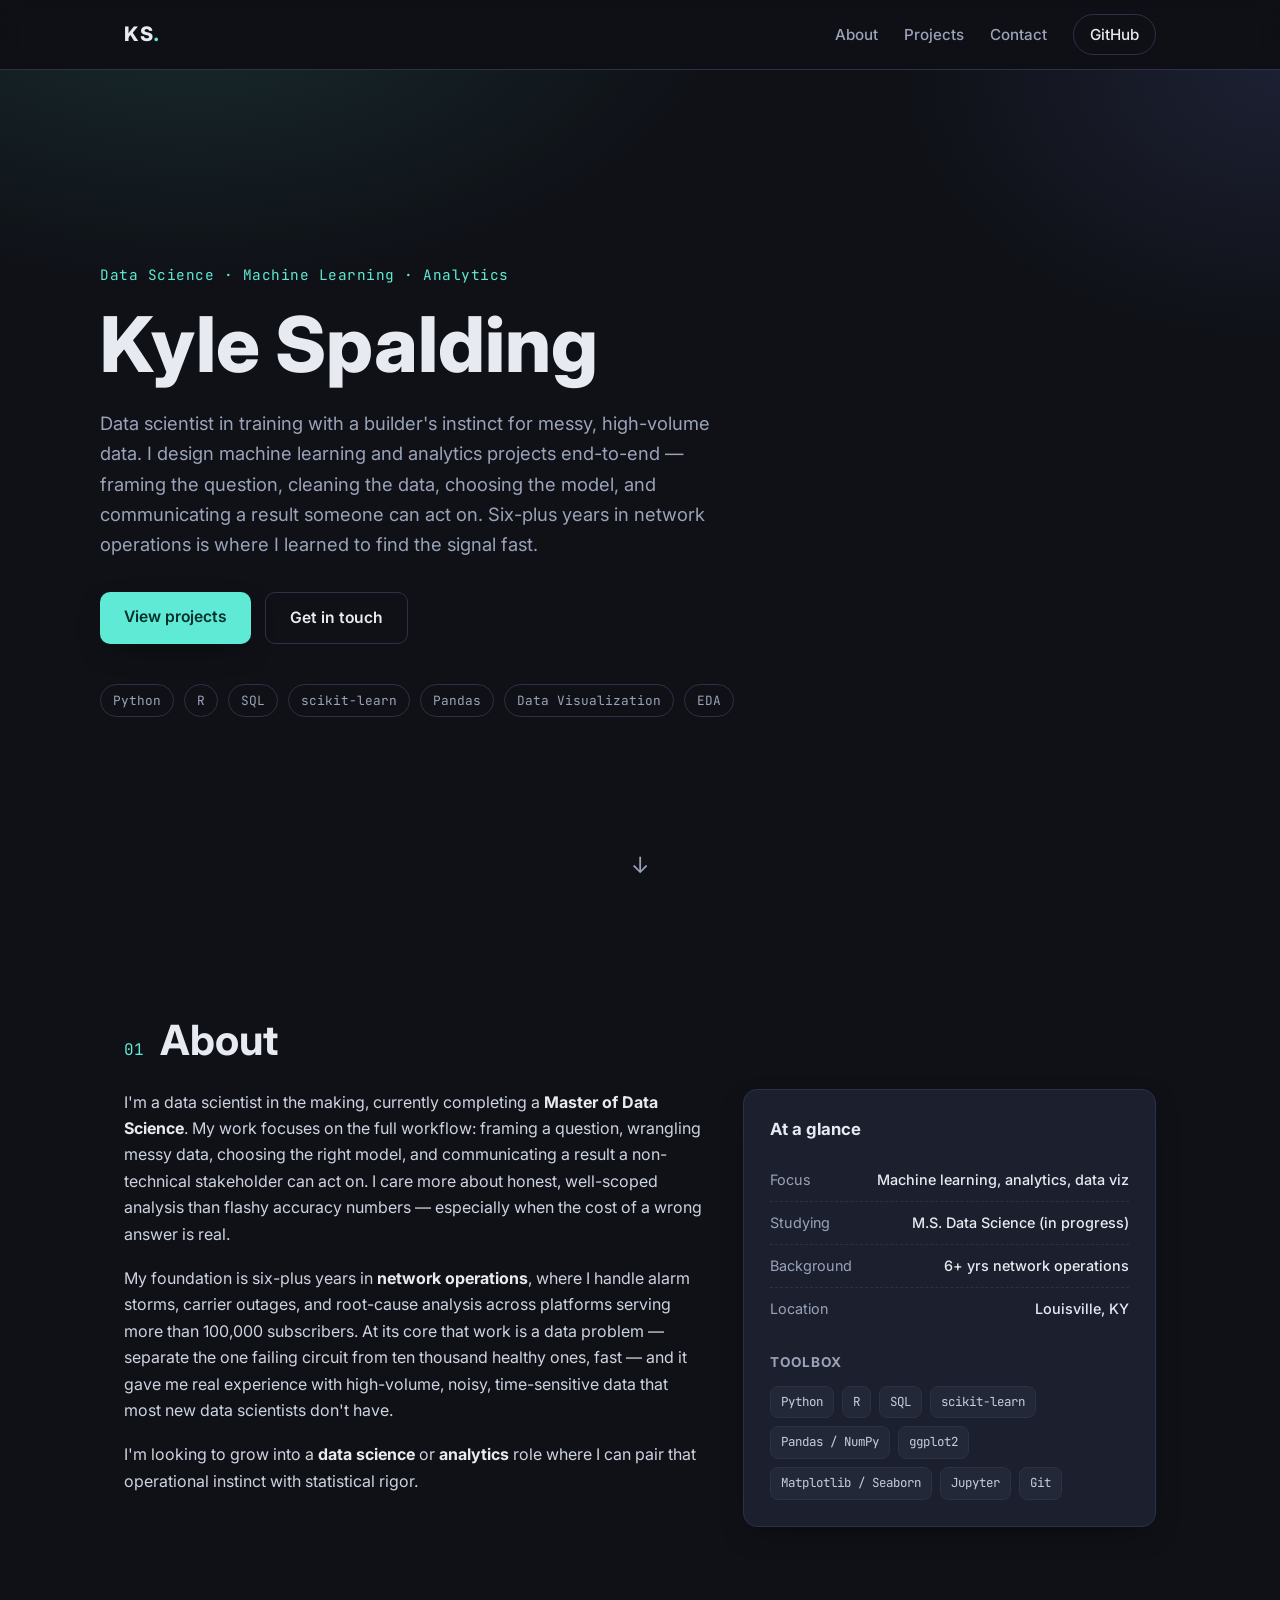
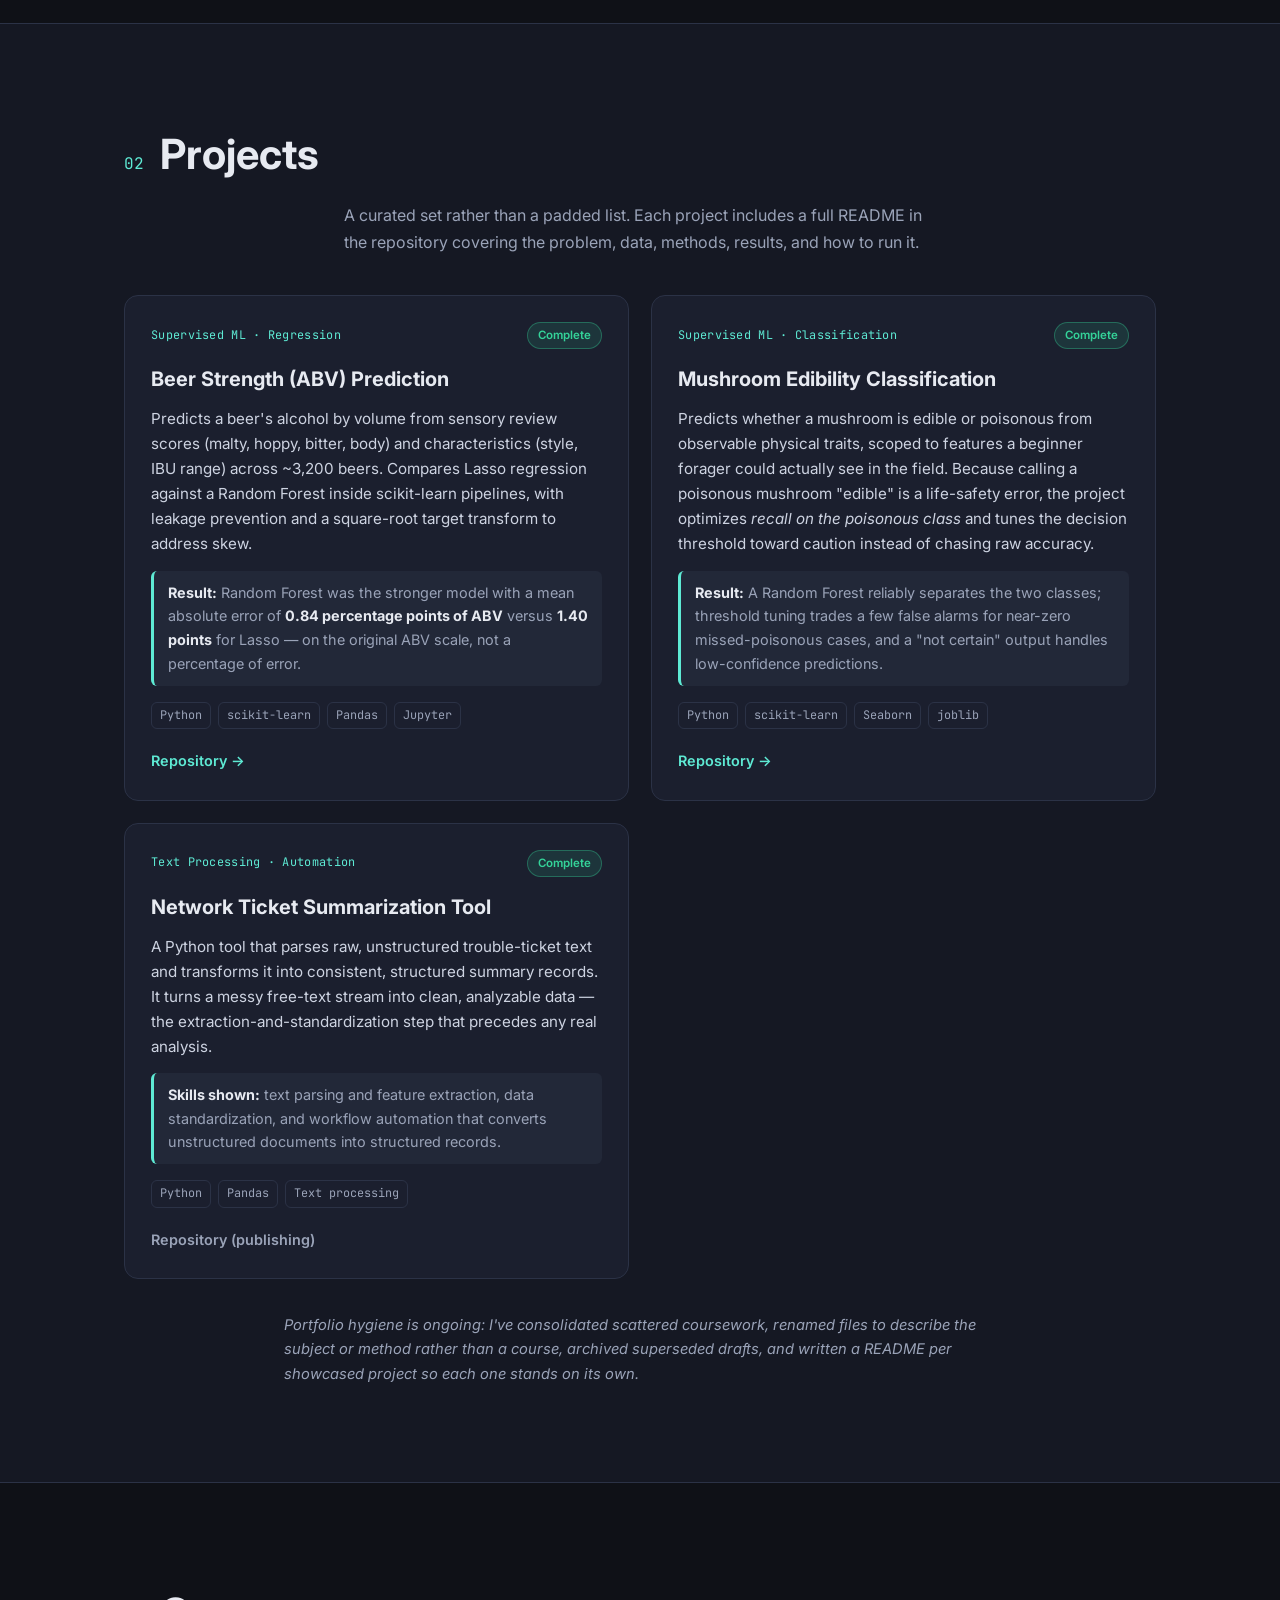
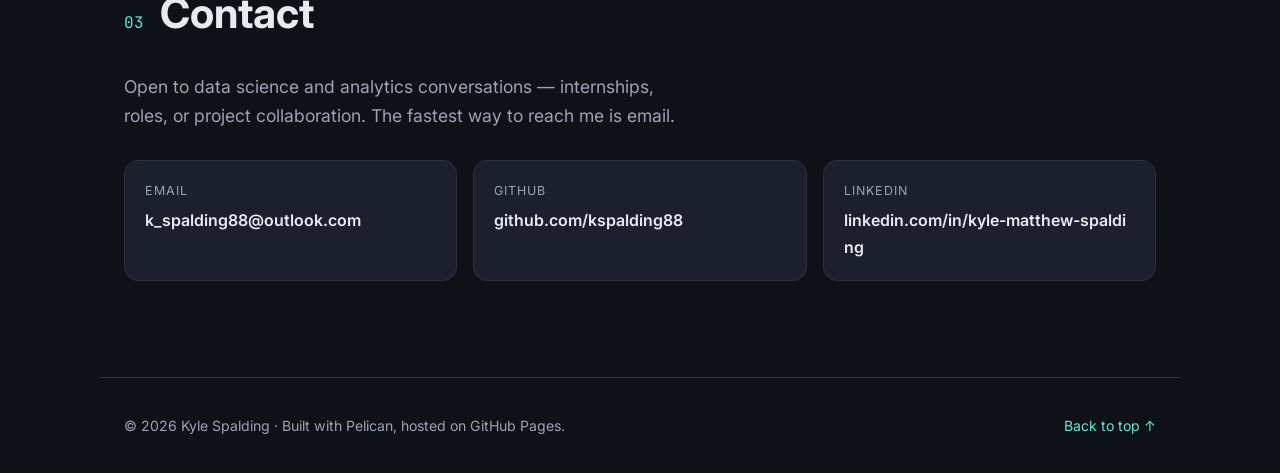
==== index.html @ d92305c8 "Publish: link mushroom repo" ====
<!DOCTYPE html>
<html lang="en">
<head>
  <meta charset="UTF-8" />
  <meta name="viewport" content="width=device-width, initial-scale=1.0" />
  <meta name="description" content="Portfolio of machine learning, analytics, and data visualization projects by Kyle Spalding." />
  <title>Kyle Spalding — Data Science Portfolio</title>
  <link rel="preconnect" href="https://fonts.googleapis.com" />
  <link rel="preconnect" href="https://fonts.gstatic.com" crossorigin />
  <link href="https://fonts.googleapis.com/css2?family=Inter:wght@400;500;600;700;800&family=JetBrains+Mono:wght@400;500&display=swap" rel="stylesheet" />
  <link rel="stylesheet" href="https://kspalding88.github.io/portfolio/theme/css/style.css" />
</head>
<body>
  <!-- ======================= NAV ======================= -->
  <header class="nav" id="top">
    <div class="nav__inner">
      <a href="#top" class="nav__brand">KS<span class="dot">.</span></a>
      <nav class="nav__links" aria-label="Primary">
        <a href="#about">About</a>
        <a href="#projects">Projects</a>
        <a href="#contact">Contact</a>
        <a class="nav__cta" href="https://github.com/kspalding88" target="_blank" rel="noopener">GitHub</a>
      </nav>
      <button class="nav__toggle" aria-label="Toggle menu" aria-expanded="false">
        <span></span><span></span><span></span>
      </button>
    </div>
  </header>

  <!-- ======================= HERO ======================= -->
  <section class="hero">
    <div class="hero__inner">
      <p class="hero__eyebrow">Data Science &middot; Machine Learning &middot; Analytics</p>
      <h1 class="hero__title">Kyle Spalding</h1>
      <p class="hero__lede">
        Data scientist in training with a builder's instinct for messy,
        high-volume data. I design machine learning and analytics projects
        end-to-end &mdash; framing the question, cleaning the data, choosing the
        model, and communicating a result someone can act on. Six-plus years in
        network operations is where I learned to find the signal fast.
      </p>
      <div class="hero__actions">
        <a class="btn btn--primary" href="#projects">View projects</a>
        <a class="btn btn--ghost" href="#contact">Get in touch</a>
      </div>
      <ul class="hero__tags" aria-label="Core skills">
        <li>Python</li><li>R</li><li>SQL</li><li>scikit-learn</li>
        <li>Pandas</li><li>Data Visualization</li><li>EDA</li>
      </ul>
    </div>
    <a class="hero__scroll" href="#about" aria-label="Scroll to About">&darr;</a>
  </section>

  <main>
    <!-- ======================= ABOUT ======================= -->
    <section class="section" id="about">
      <div class="section__head">
        <span class="section__num">01</span>
        <h2>About</h2>
      </div>
      <div class="about">
        <div class="about__text">
          <p>
            I'm a data scientist in the making, currently completing a
            <strong>Master of Data Science</strong>. My work focuses on the full
            workflow: framing a question, wrangling messy data, choosing the
            right model, and communicating a result a non-technical stakeholder
            can act on. I care more about honest, well-scoped analysis than
            flashy accuracy numbers &mdash; especially when the cost of a wrong
            answer is real.
          </p>
          <p>
            My foundation is six-plus years in <strong>network
            operations</strong>, where I handle alarm storms, carrier outages,
            and root-cause analysis across platforms serving more than 100,000
            subscribers. At its core that work is a data problem &mdash; separate
            the one failing circuit from ten thousand healthy ones, fast &mdash;
            and it gave me real experience with high-volume, noisy,
            time-sensitive data that most new data scientists don't have.
          </p>
          <p>
            I'm looking to grow into a <strong>data science</strong> or
            <strong>analytics</strong> role where I can pair that operational
            instinct with statistical rigor.
          </p>
        </div>
        <aside class="about__card">
          <h3>At a glance</h3>
          <dl>
            <div><dt>Focus</dt><dd>Machine learning, analytics, data viz</dd></div>
            <div><dt>Studying</dt><dd>M.S. Data Science (in progress)</dd></div>
            <div><dt>Background</dt><dd>6+ yrs network operations</dd></div>
            <div><dt>Location</dt><dd>Louisville, KY</dd></div>
          </dl>
          <div class="about__skills">
            <h4>Toolbox</h4>
            <div class="chips">
              <span>Python</span><span>R</span><span>SQL</span>
              <span>scikit-learn</span><span>Pandas / NumPy</span>
              <span>ggplot2</span><span>Matplotlib / Seaborn</span>
              <span>Jupyter</span><span>Git</span>
            </div>
          </div>
        </aside>
      </div>
    </section>

    <!-- ======================= PROJECTS ======================= -->
    <section class="section section--alt" id="projects">
      <div class="section__head">
        <span class="section__num">02</span>
        <h2>Projects</h2>
      </div>
      <p class="section__intro">
        A curated set rather than a padded list. Each project includes a full
        README in the repository covering the problem, data, methods, results,
        and how to run it.
      </p>

      <div class="projects">

        <!-- Beer -->
        <article class="card">
          <div class="card__top">
            <span class="card__kicker">Supervised ML &middot; Regression</span>
            <span class="card__status card__status--done">Complete</span>
          </div>
          <h3 class="card__title">Beer Strength (ABV) Prediction</h3>
          <p class="card__body">
            Predicts a beer's alcohol by volume from sensory review scores
            (malty, hoppy, bitter, body) and characteristics (style, IBU range)
            across ~3,200 beers. Compares Lasso regression against a Random
            Forest inside scikit-learn pipelines, with leakage prevention and a
            square-root target transform to address skew.
          </p>
          <p class="card__result">
            <strong>Result:</strong> Random Forest was the stronger model with a
            mean absolute error of <strong>0.84 percentage points of ABV</strong>
            versus <strong>1.40 points</strong> for Lasso &mdash; on the original
            ABV scale, not a percentage of error.
          </p>
          <ul class="card__tags">
            <li>Python</li><li>scikit-learn</li><li>Pandas</li><li>Jupyter</li>
          </ul>
          <div class="card__links">
            <a href="https://github.com/kspalding88/beer-strength-prediction" target="_blank" rel="noopener">Repository &rarr;</a>
          </div>
        </article>

        <!-- Mushroom -->
        <article class="card">
          <div class="card__top">
            <span class="card__kicker">Supervised ML &middot; Classification</span>
            <span class="card__status card__status--done">Complete</span>
          </div>
          <h3 class="card__title">Mushroom Edibility Classification</h3>
          <p class="card__body">
            Predicts whether a mushroom is edible or poisonous from observable
            physical traits, scoped to features a beginner forager could
            actually see in the field. Because calling a poisonous mushroom
            "edible" is a life-safety error, the project optimizes
            <em>recall on the poisonous class</em> and tunes the decision
            threshold toward caution instead of chasing raw accuracy.
          </p>
          <p class="card__result">
            <strong>Result:</strong> A Random Forest reliably separates the two
            classes; threshold tuning trades a few false alarms for near-zero
            missed-poisonous cases, and a "not certain" output handles
            low-confidence predictions.
          </p>
          <ul class="card__tags">
            <li>Python</li><li>scikit-learn</li><li>Seaborn</li><li>joblib</li>
          </ul>
          <div class="card__links">
            <a href="https://github.com/kspalding88/mushroom-edibility-classification" target="_blank" rel="noopener">Repository &rarr;</a>
          </div>
        </article>

        <!-- Ticket tool -->
        <article class="card">
          <div class="card__top">
            <span class="card__kicker">Text Processing &middot; Automation</span>
            <span class="card__status card__status--done">Complete</span>
          </div>
          <h3 class="card__title">Network Ticket Summarization Tool</h3>
          <p class="card__body">
            A Python tool that parses raw, unstructured trouble-ticket text and
            transforms it into consistent, structured summary records. It turns a
            messy free-text stream into clean, analyzable data &mdash; the
            extraction-and-standardization step that precedes any real analysis.
          </p>
          <p class="card__result">
            <strong>Skills shown:</strong> text parsing and feature extraction,
            data standardization, and workflow automation that converts
            unstructured documents into structured records.
          </p>
          <ul class="card__tags">
            <li>Python</li><li>Pandas</li><li>Text processing</li>
          </ul>
          <div class="card__links">
            <a href="#" aria-disabled="true" class="is-pending">Repository (publishing)</a>
          </div>
        </article>

      </div>

      <p class="projects__note">
        Portfolio hygiene is ongoing: I've consolidated scattered coursework,
        renamed files to describe the subject or method rather than a course,
        archived superseded drafts, and written a README per showcased project
        so each one stands on its own.
      </p>
    </section>

    <!-- ======================= CONTACT ======================= -->
    <section class="section" id="contact">
      <div class="section__head">
        <span class="section__num">03</span>
        <h2>Contact</h2>
      </div>
      <div class="contact">
        <p class="contact__lede">
          Open to data science and analytics conversations &mdash; internships,
          roles, or project collaboration. The fastest way to reach me is email.
        </p>
        <div class="contact__links">
          <a class="contact__item" href="mailto:k_spalding88@outlook.com">
            <span class="contact__label">Email</span>
            <span class="contact__value">k_spalding88@outlook.com</span>
          </a>
          <a class="contact__item" href="https://github.com/kspalding88" target="_blank" rel="noopener">
            <span class="contact__label">GitHub</span>
            <span class="contact__value">github.com/kspalding88</span>
          </a>
          <a class="contact__item" href="https://www.linkedin.com/in/kyle-matthew-spalding/" target="_blank" rel="noopener">
            <span class="contact__label">LinkedIn</span>
            <span class="contact__value">linkedin.com/in/kyle-matthew-spalding</span>
          </a>
        </div>
      </div>
    </section>
  </main>

  <footer class="footer">
    <p>&copy; <span id="year"></span> Kyle Spalding &middot; Built with Pelican, hosted on GitHub Pages.</p>
    <a href="#top">Back to top &uarr;</a>
  </footer>

  <script src="https://kspalding88.github.io/portfolio/theme/js/main.js"></script>
</body>
</html>
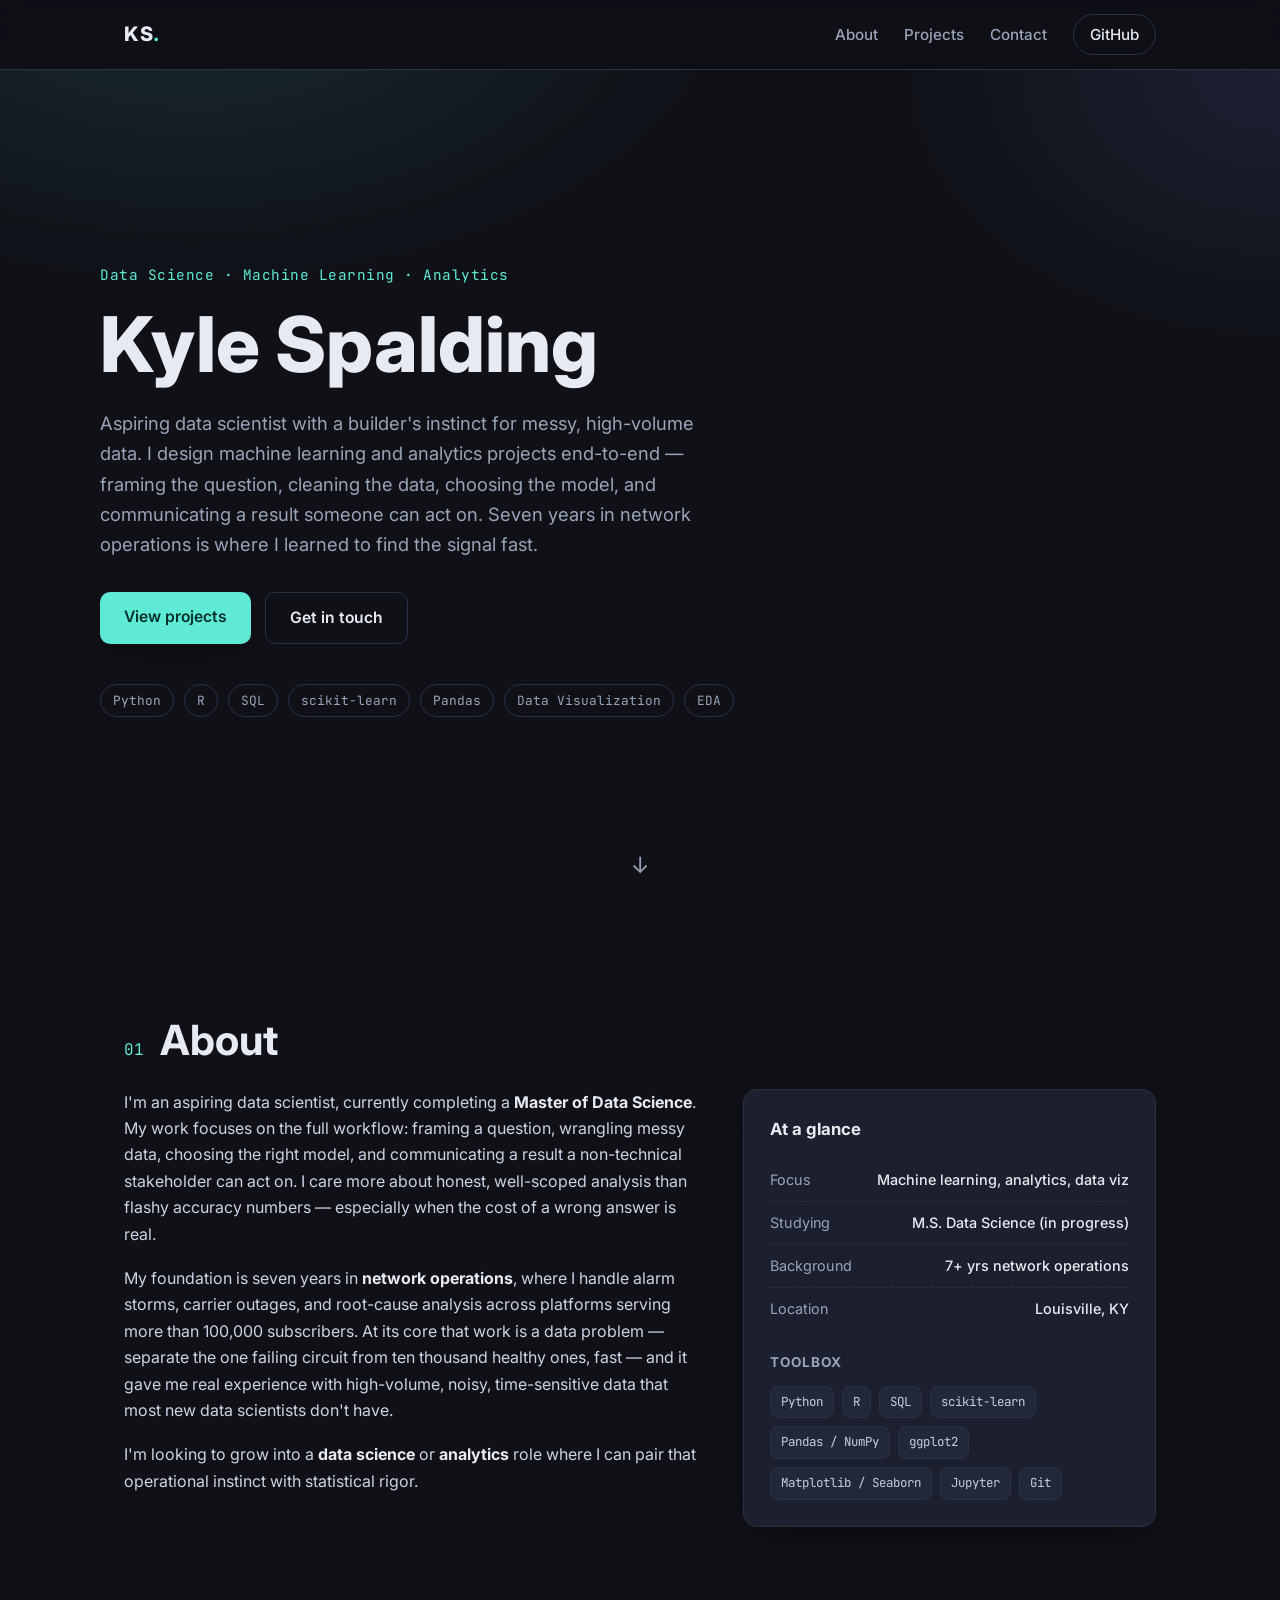
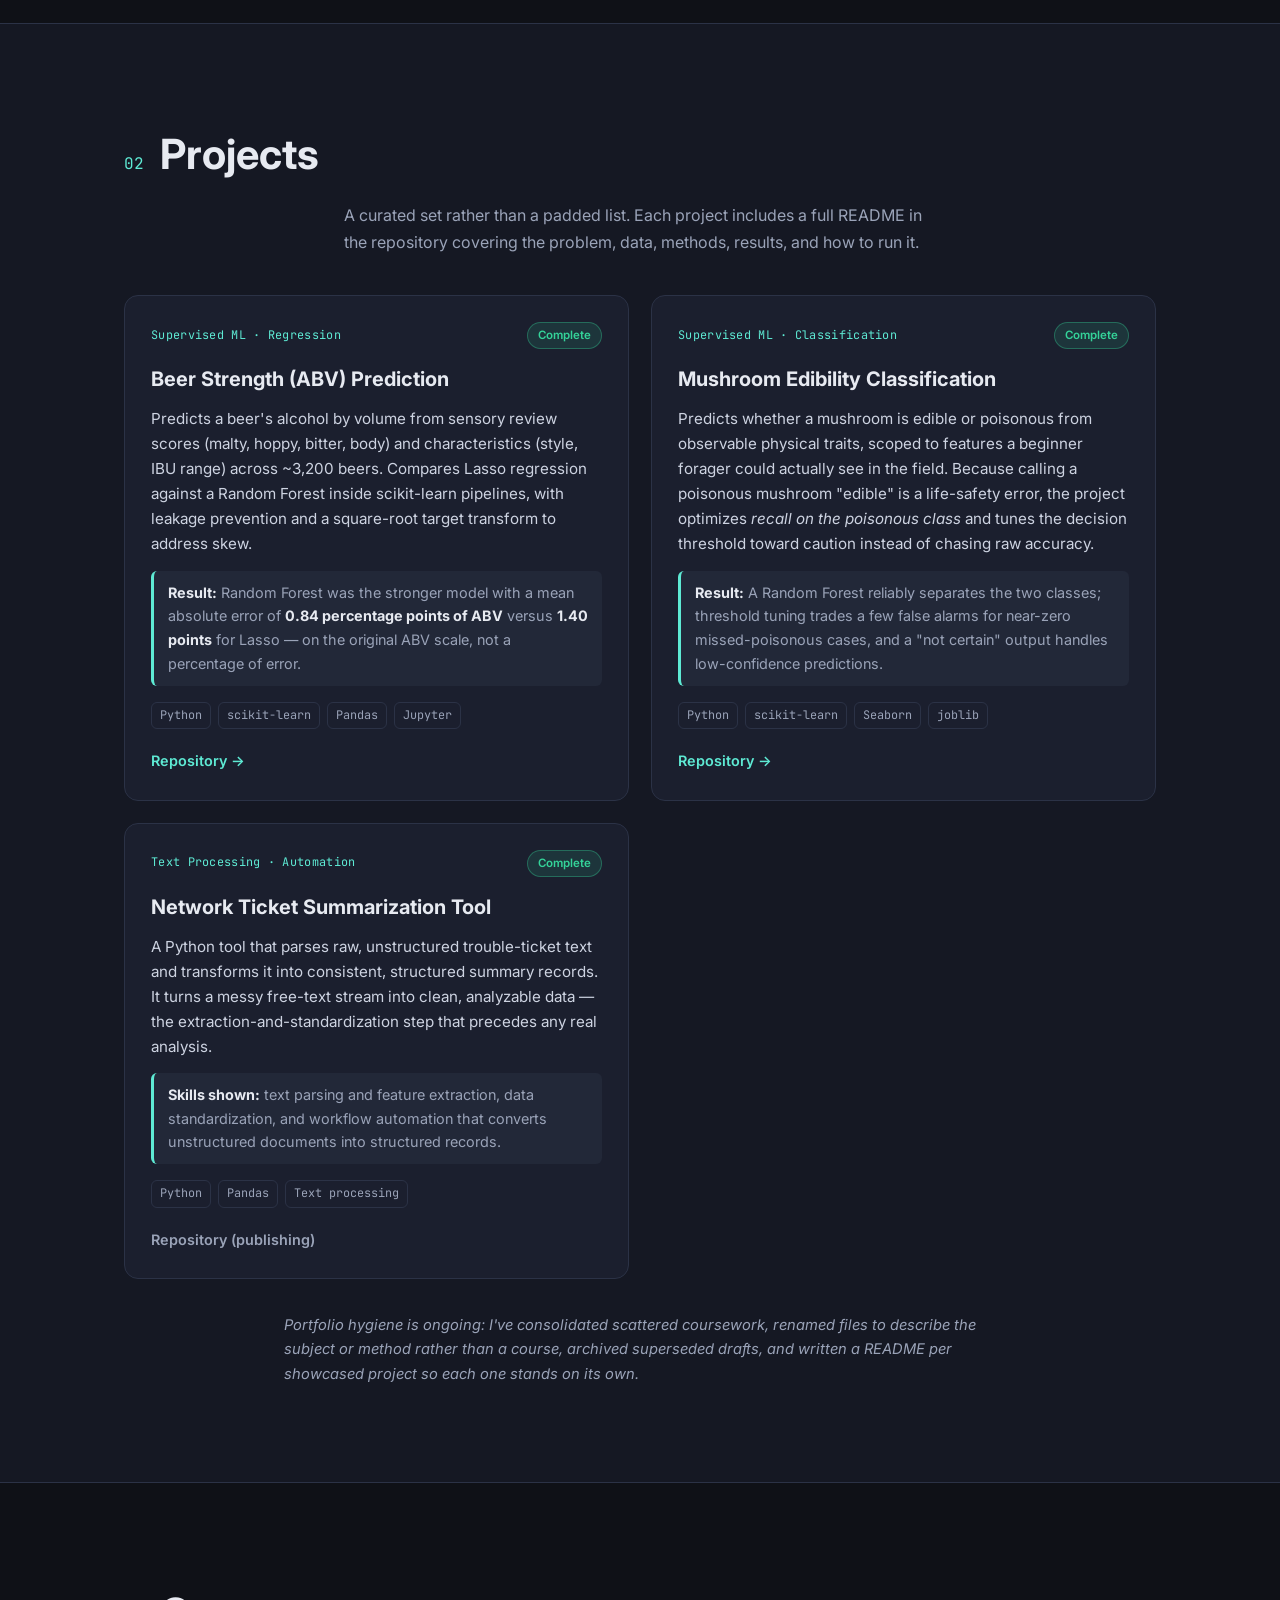
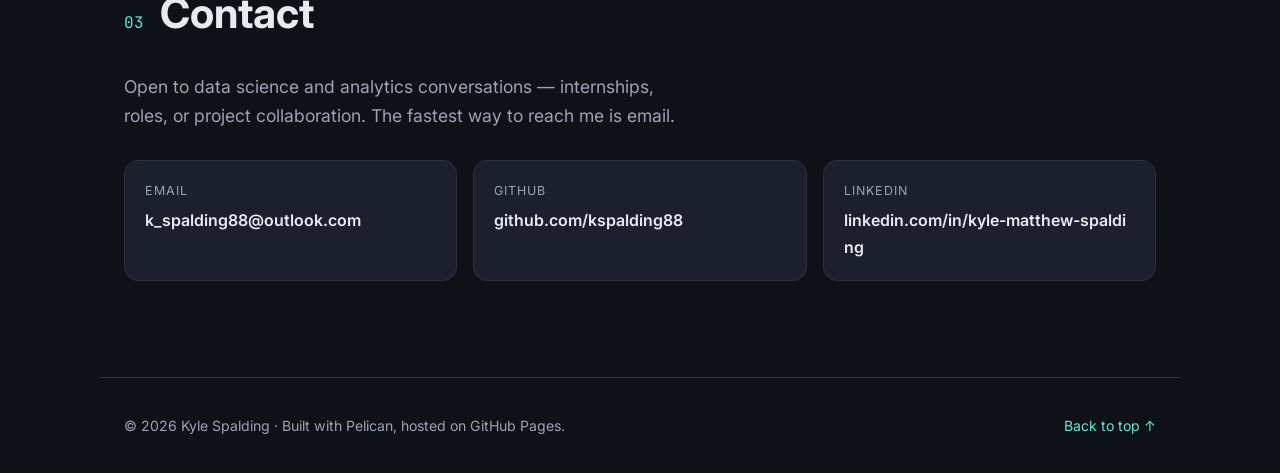
==== commit c4081856: "Publish: aspiring data scientist, 7 years" ====
--- a/index.html
+++ b/index.html
@@ -33,10 +33,10 @@
       <p class="hero__eyebrow">Data Science &middot; Machine Learning &middot; Analytics</p>
       <h1 class="hero__title">Kyle Spalding</h1>
       <p class="hero__lede">
-        Data scientist in training with a builder's instinct for messy,
+        Aspiring data scientist with a builder's instinct for messy,
         high-volume data. I design machine learning and analytics projects
         end-to-end &mdash; framing the question, cleaning the data, choosing the
-        model, and communicating a result someone can act on. Six-plus years in
+        model, and communicating a result someone can act on. Seven years in
         network operations is where I learned to find the signal fast.
       </p>
       <div class="hero__actions">
@@ -61,7 +61,7 @@
       <div class="about">
         <div class="about__text">
           <p>
-            I'm a data scientist in the making, currently completing a
+            I'm an aspiring data scientist, currently completing a
             <strong>Master of Data Science</strong>. My work focuses on the full
             workflow: framing a question, wrangling messy data, choosing the
             right model, and communicating a result a non-technical stakeholder
@@ -70,7 +70,7 @@
             answer is real.
           </p>
           <p>
-            My foundation is six-plus years in <strong>network
+            My foundation is seven years in <strong>network
             operations</strong>, where I handle alarm storms, carrier outages,
             and root-cause analysis across platforms serving more than 100,000
             subscribers. At its core that work is a data problem &mdash; separate
@@ -89,7 +89,7 @@
           <dl>
             <div><dt>Focus</dt><dd>Machine learning, analytics, data viz</dd></div>
             <div><dt>Studying</dt><dd>M.S. Data Science (in progress)</dd></div>
-            <div><dt>Background</dt><dd>6+ yrs network operations</dd></div>
+            <div><dt>Background</dt><dd>7+ yrs network operations</dd></div>
             <div><dt>Location</dt><dd>Louisville, KY</dd></div>
           </dl>
           <div class="about__skills">
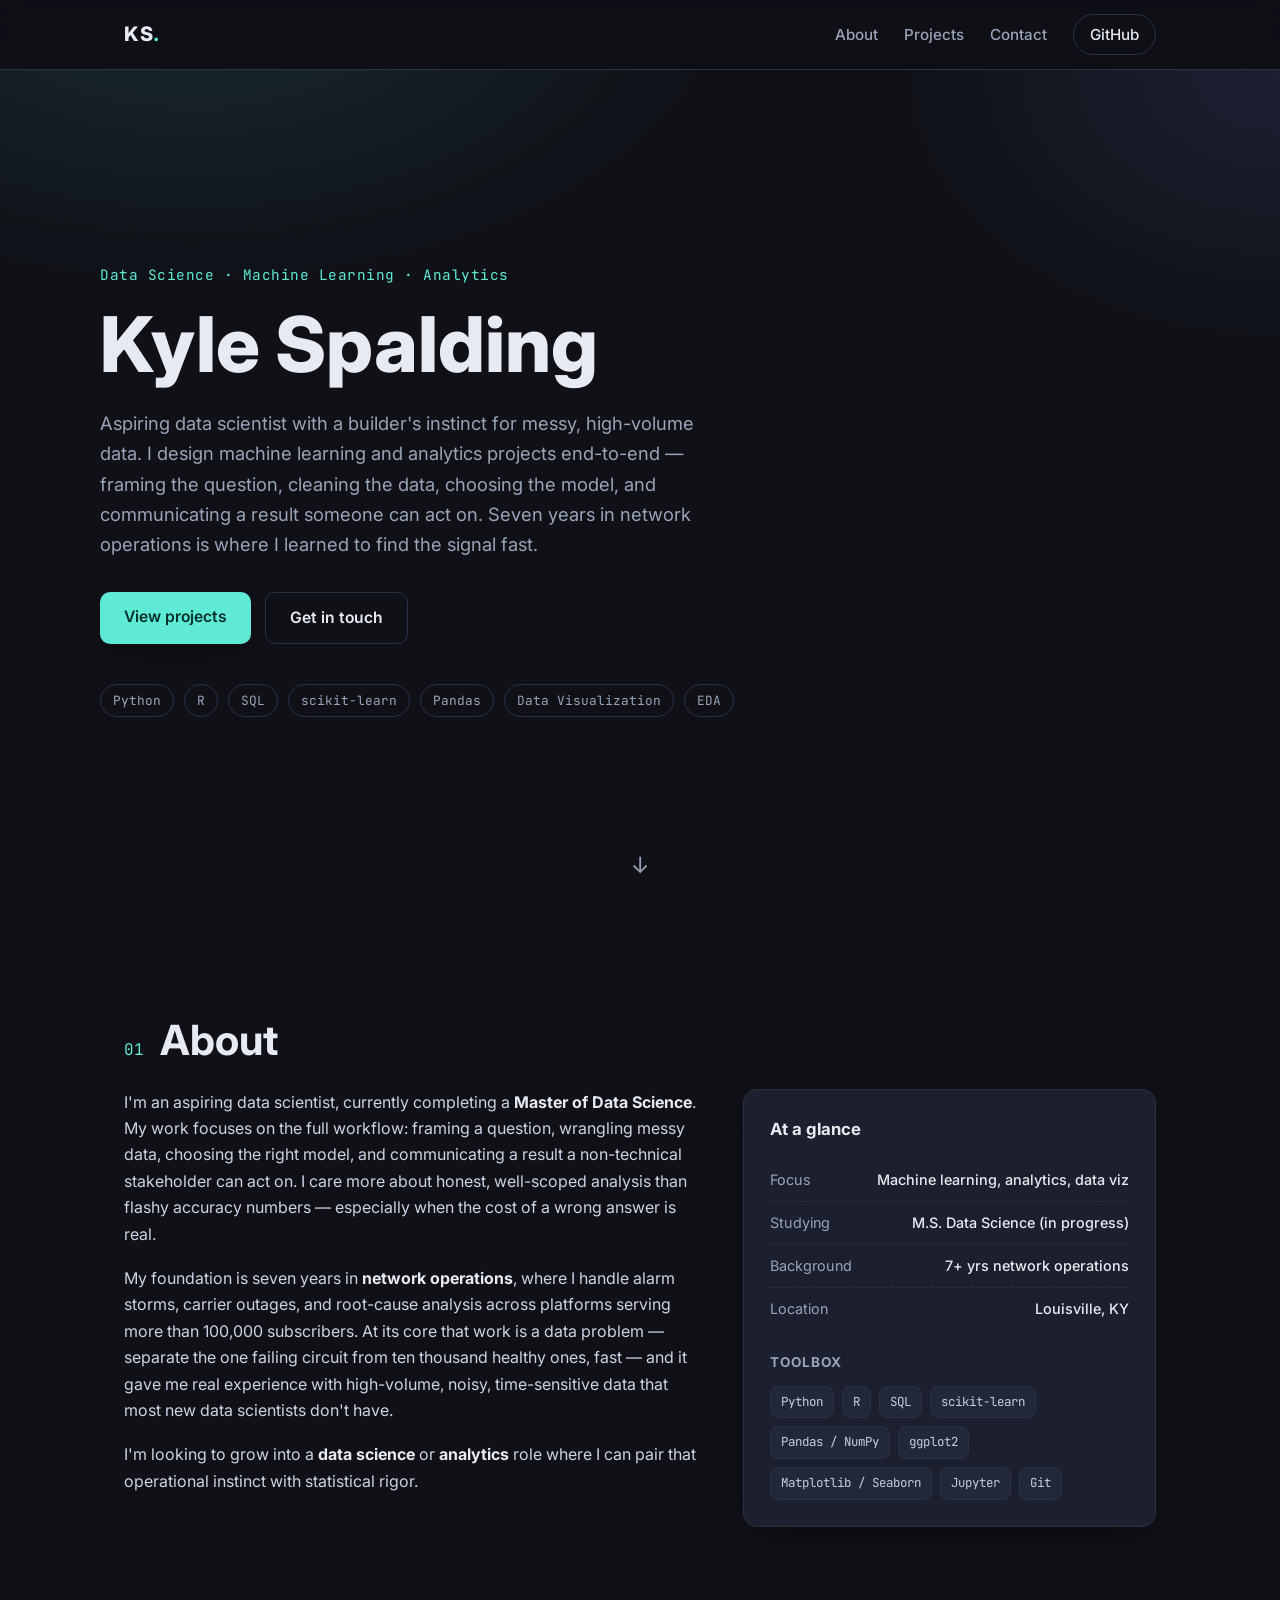
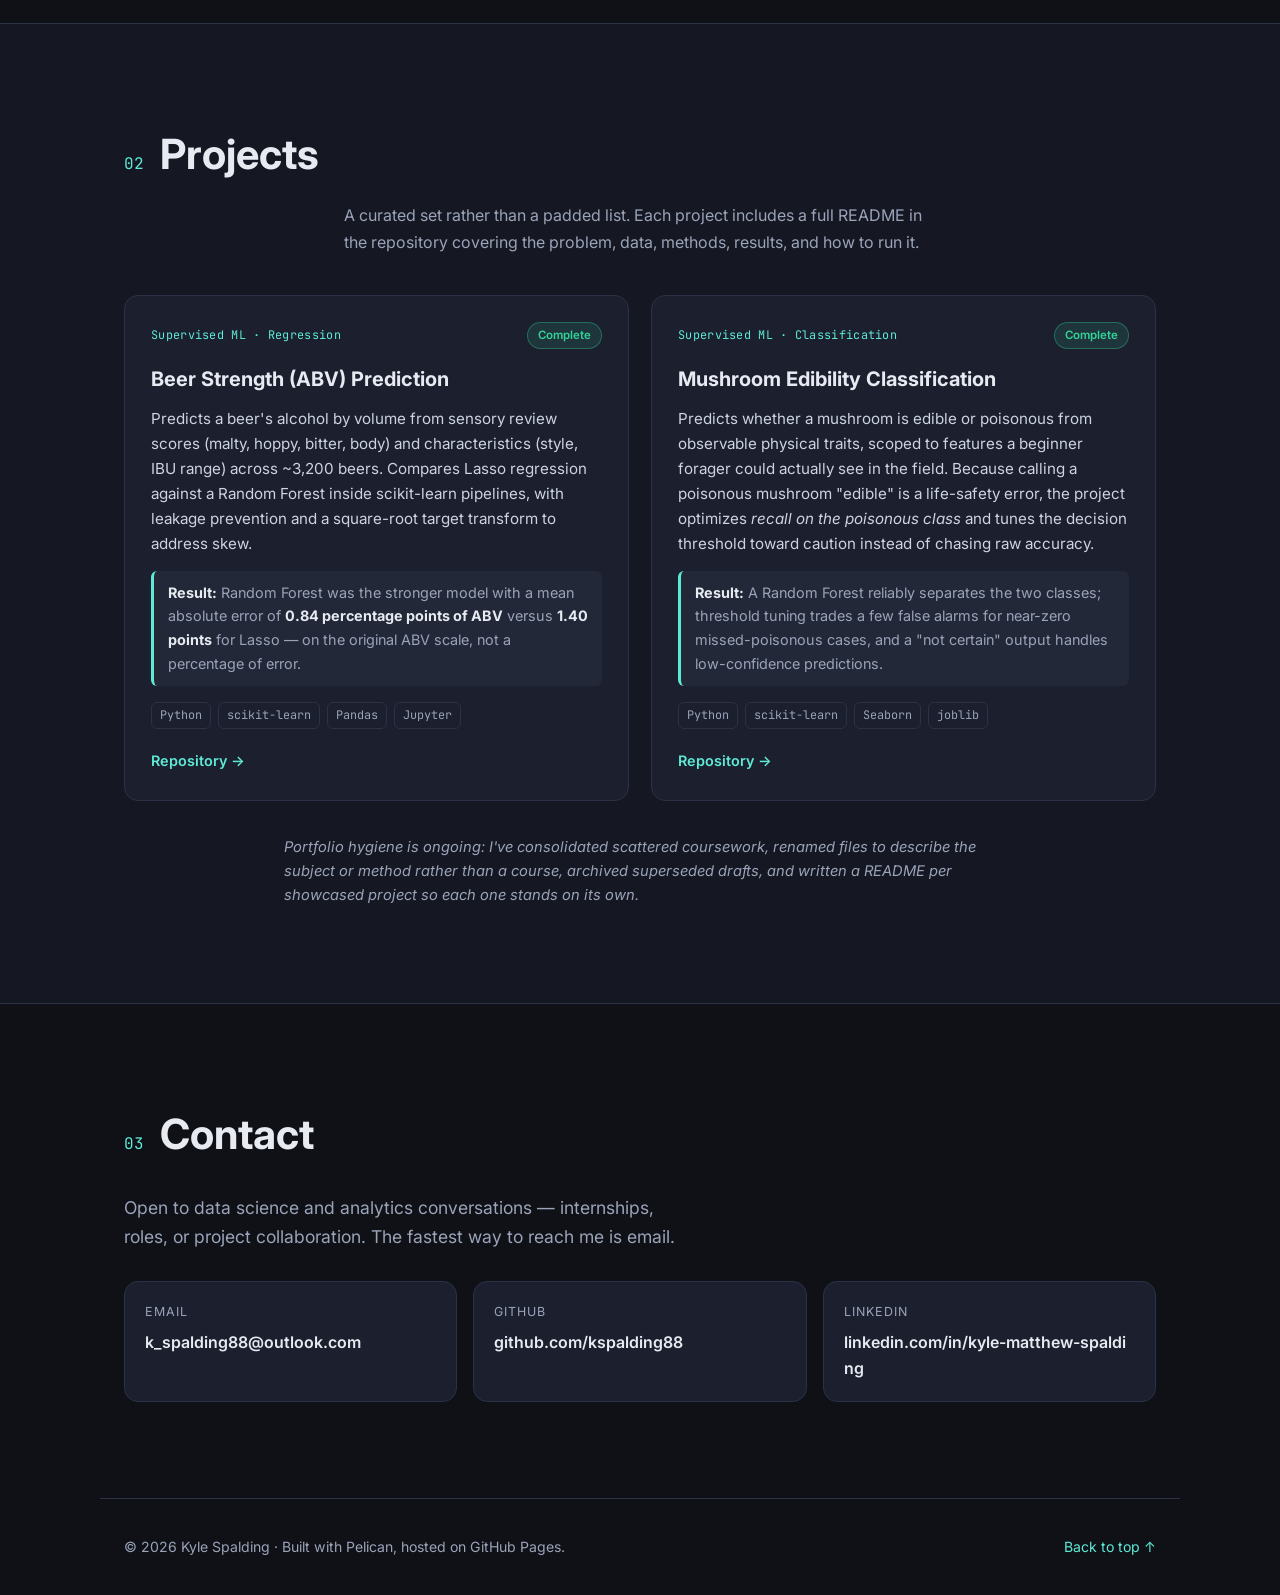
==== commit 0c74dc5f: "Publish: remove ticket project" ====
--- a/index.html
+++ b/index.html
@@ -176,32 +176,6 @@
           </div>
         </article>
 
-        <!-- Ticket tool -->
-        <article class="card">
-          <div class="card__top">
-            <span class="card__kicker">Text Processing &middot; Automation</span>
-            <span class="card__status card__status--done">Complete</span>
-          </div>
-          <h3 class="card__title">Network Ticket Summarization Tool</h3>
-          <p class="card__body">
-            A Python tool that parses raw, unstructured trouble-ticket text and
-            transforms it into consistent, structured summary records. It turns a
-            messy free-text stream into clean, analyzable data &mdash; the
-            extraction-and-standardization step that precedes any real analysis.
-          </p>
-          <p class="card__result">
-            <strong>Skills shown:</strong> text parsing and feature extraction,
-            data standardization, and workflow automation that converts
-            unstructured documents into structured records.
-          </p>
-          <ul class="card__tags">
-            <li>Python</li><li>Pandas</li><li>Text processing</li>
-          </ul>
-          <div class="card__links">
-            <a href="#" aria-disabled="true" class="is-pending">Repository (publishing)</a>
-          </div>
-        </article>
-
       </div>
 
       <p class="projects__note">
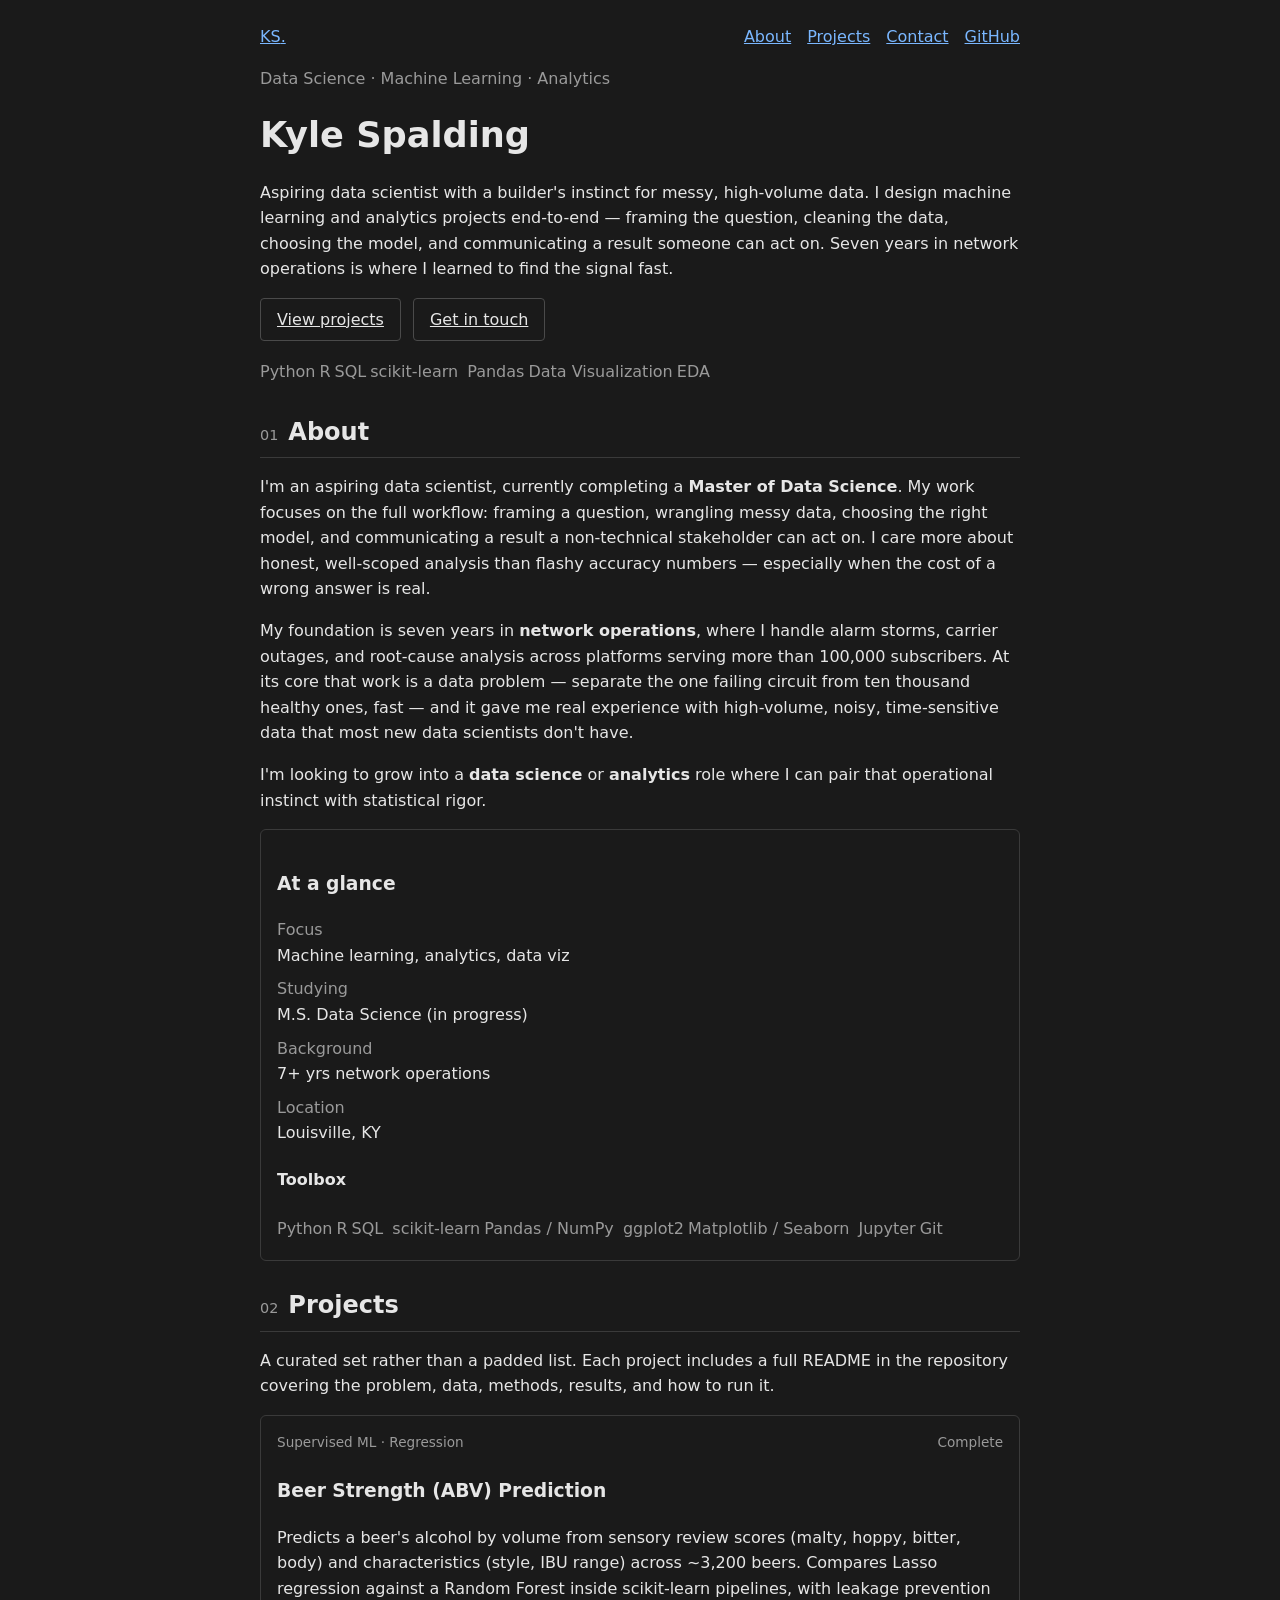
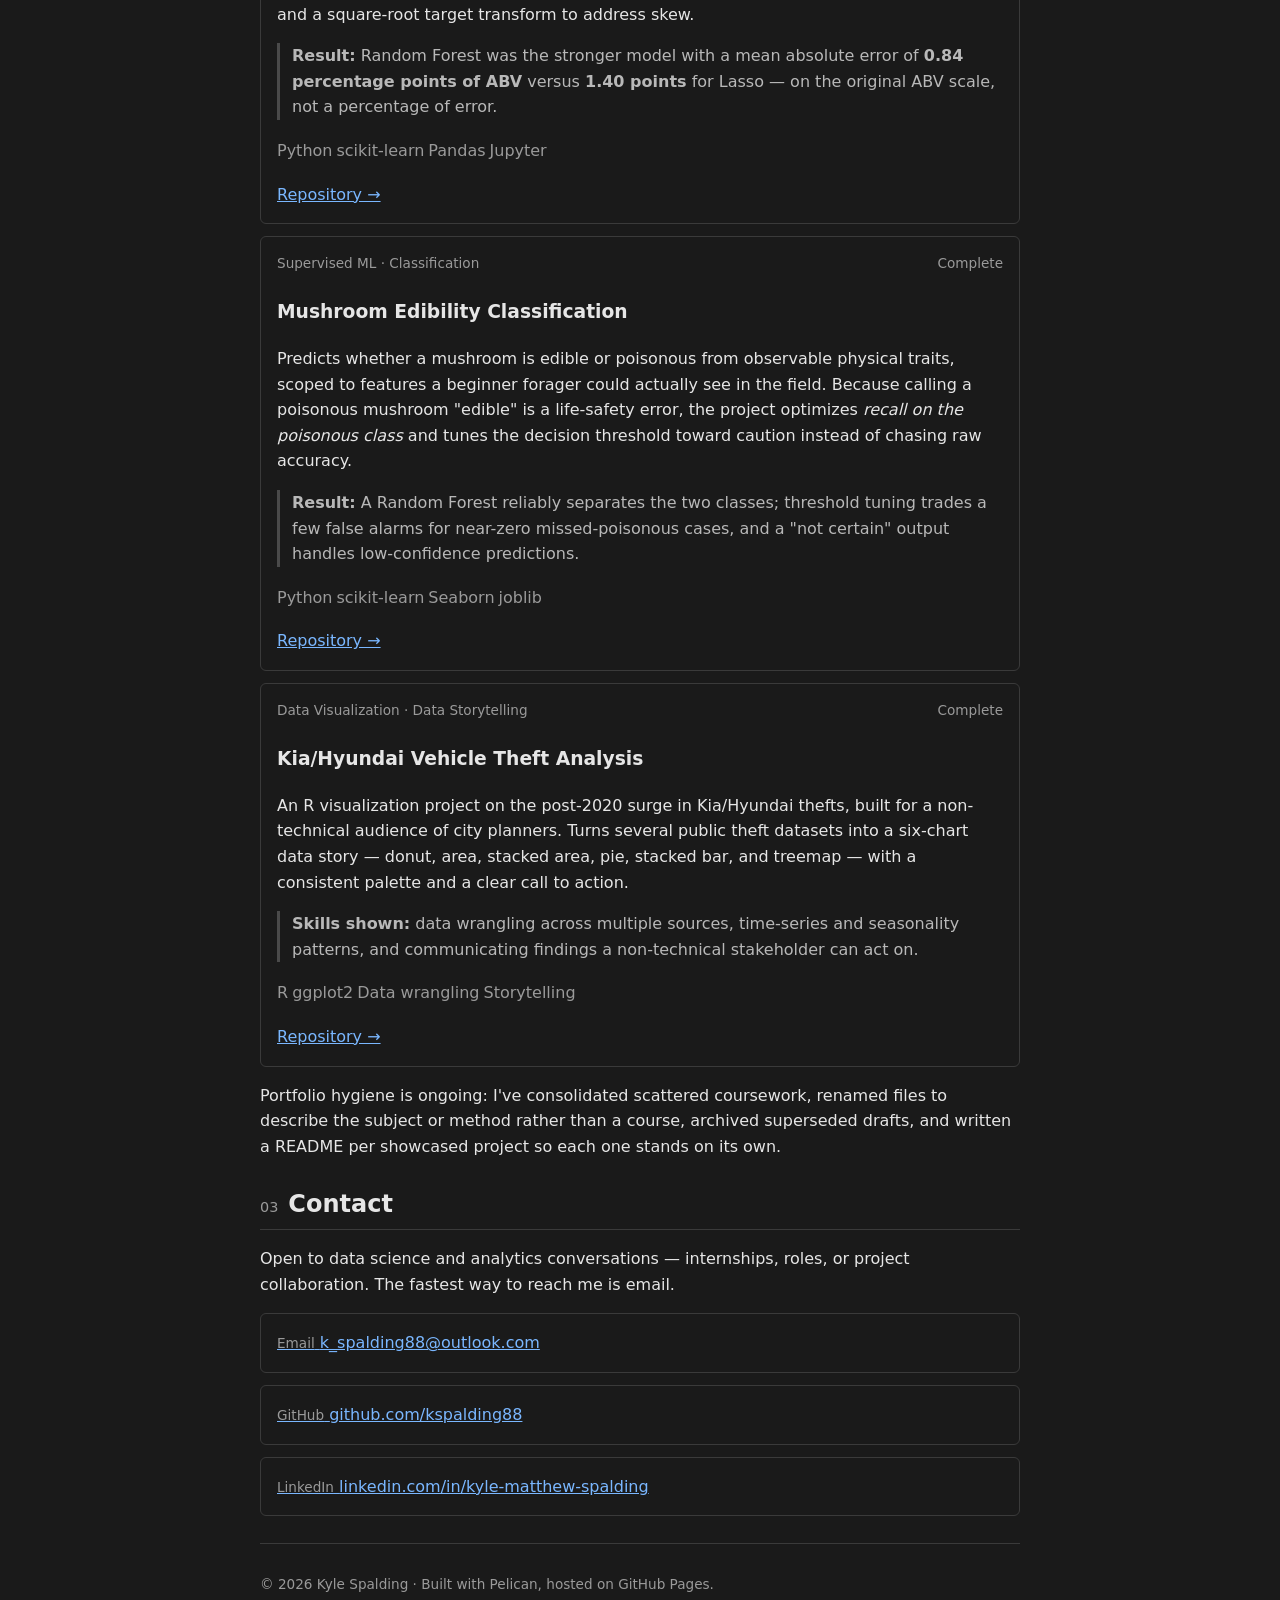
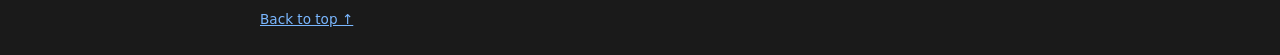
==== commit 93565626: "Publish: add vehicle theft project" ====
--- a/index.html
+++ b/index.html
@@ -176,6 +176,33 @@
           </div>
         </article>
 
+        <!-- Vehicle theft -->
+        <article class="card">
+          <div class="card__top">
+            <span class="card__kicker">Data Visualization &middot; Data Storytelling</span>
+            <span class="card__status card__status--done">Complete</span>
+          </div>
+          <h3 class="card__title">Kia/Hyundai Vehicle Theft Analysis</h3>
+          <p class="card__body">
+            An R visualization project on the post-2020 surge in Kia/Hyundai
+            thefts, built for a non-technical audience of city planners. Turns
+            several public theft datasets into a six-chart data story &mdash;
+            donut, area, stacked area, pie, stacked bar, and treemap &mdash; with
+            a consistent palette and a clear call to action.
+          </p>
+          <p class="card__result">
+            <strong>Skills shown:</strong> data wrangling across multiple sources,
+            time-series and seasonality patterns, and communicating findings a
+            non-technical stakeholder can act on.
+          </p>
+          <ul class="card__tags">
+            <li>R</li><li>ggplot2</li><li>Data wrangling</li><li>Storytelling</li>
+          </ul>
+          <div class="card__links">
+            <a href="https://github.com/kspalding88/kia-hyundai-theft-analysis" target="_blank" rel="noopener">Repository &rarr;</a>
+          </div>
+        </article>
+
       </div>
 
       <p class="projects__note">
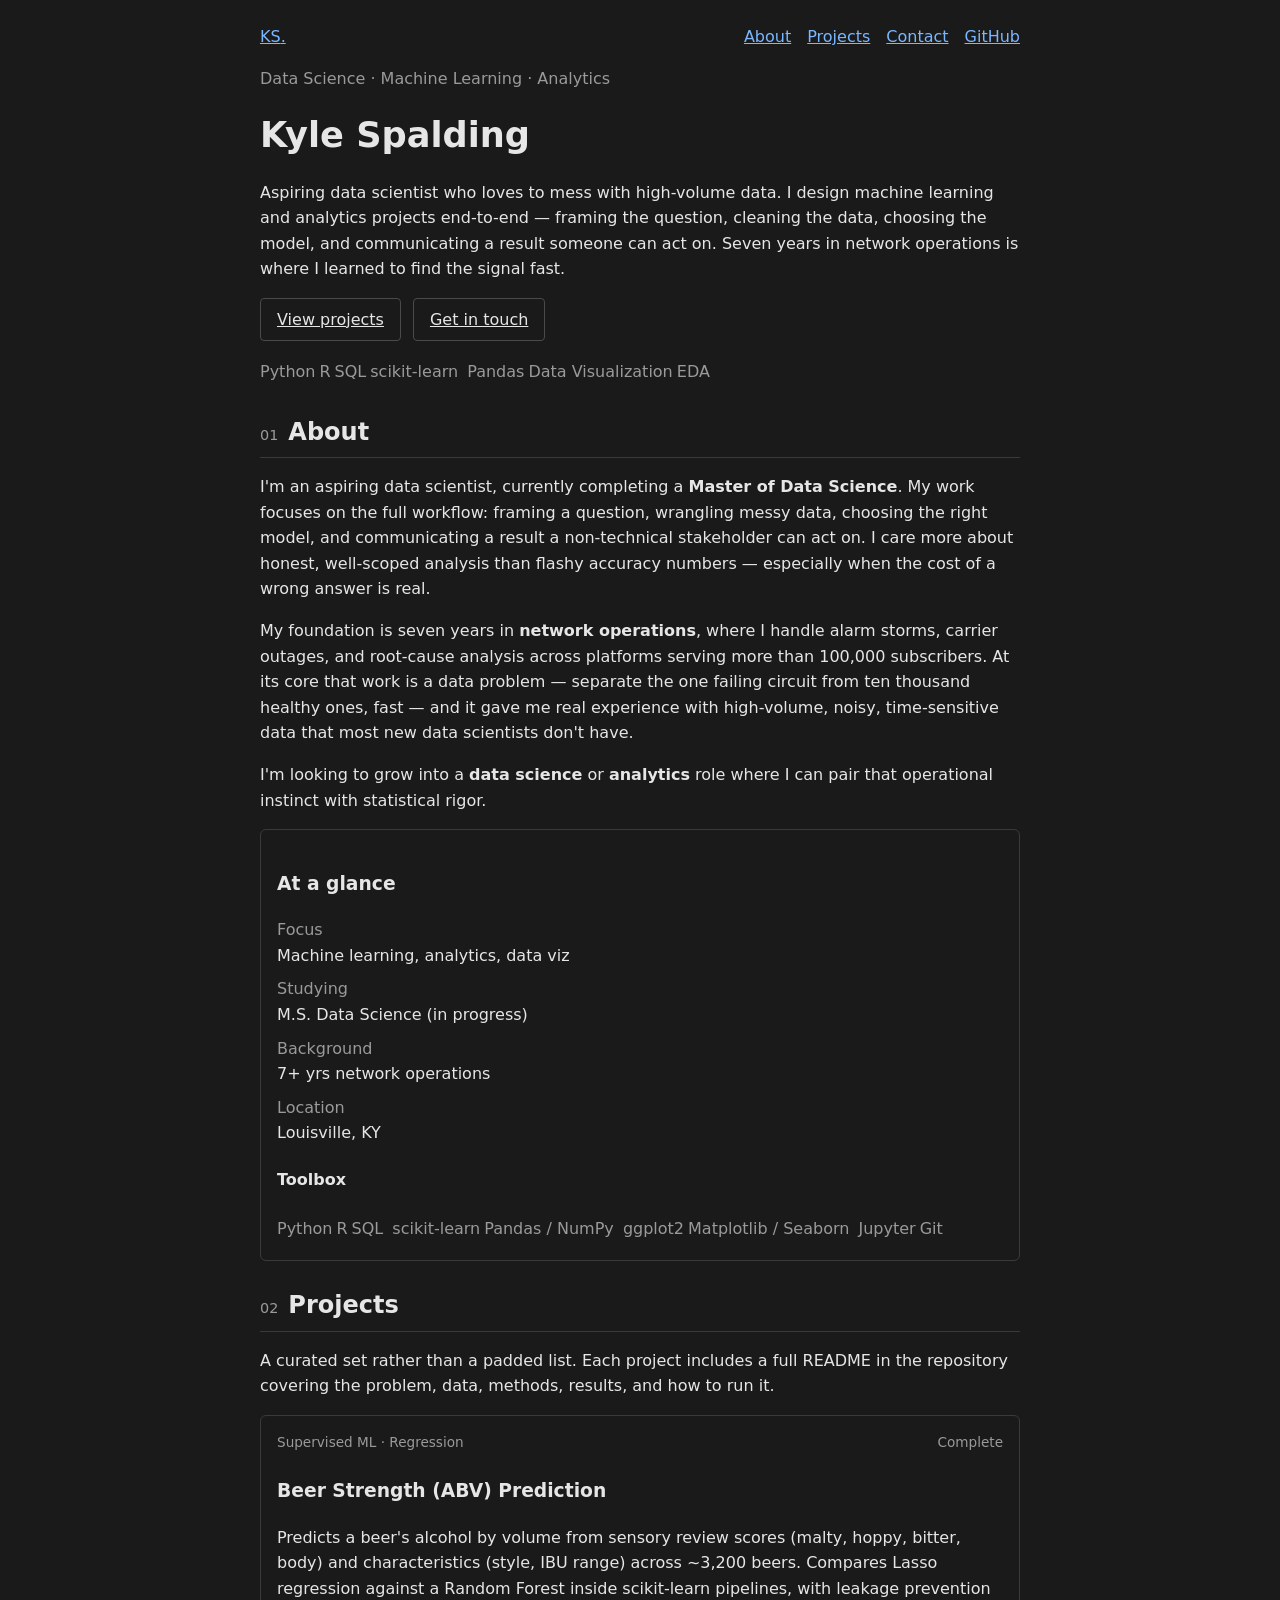
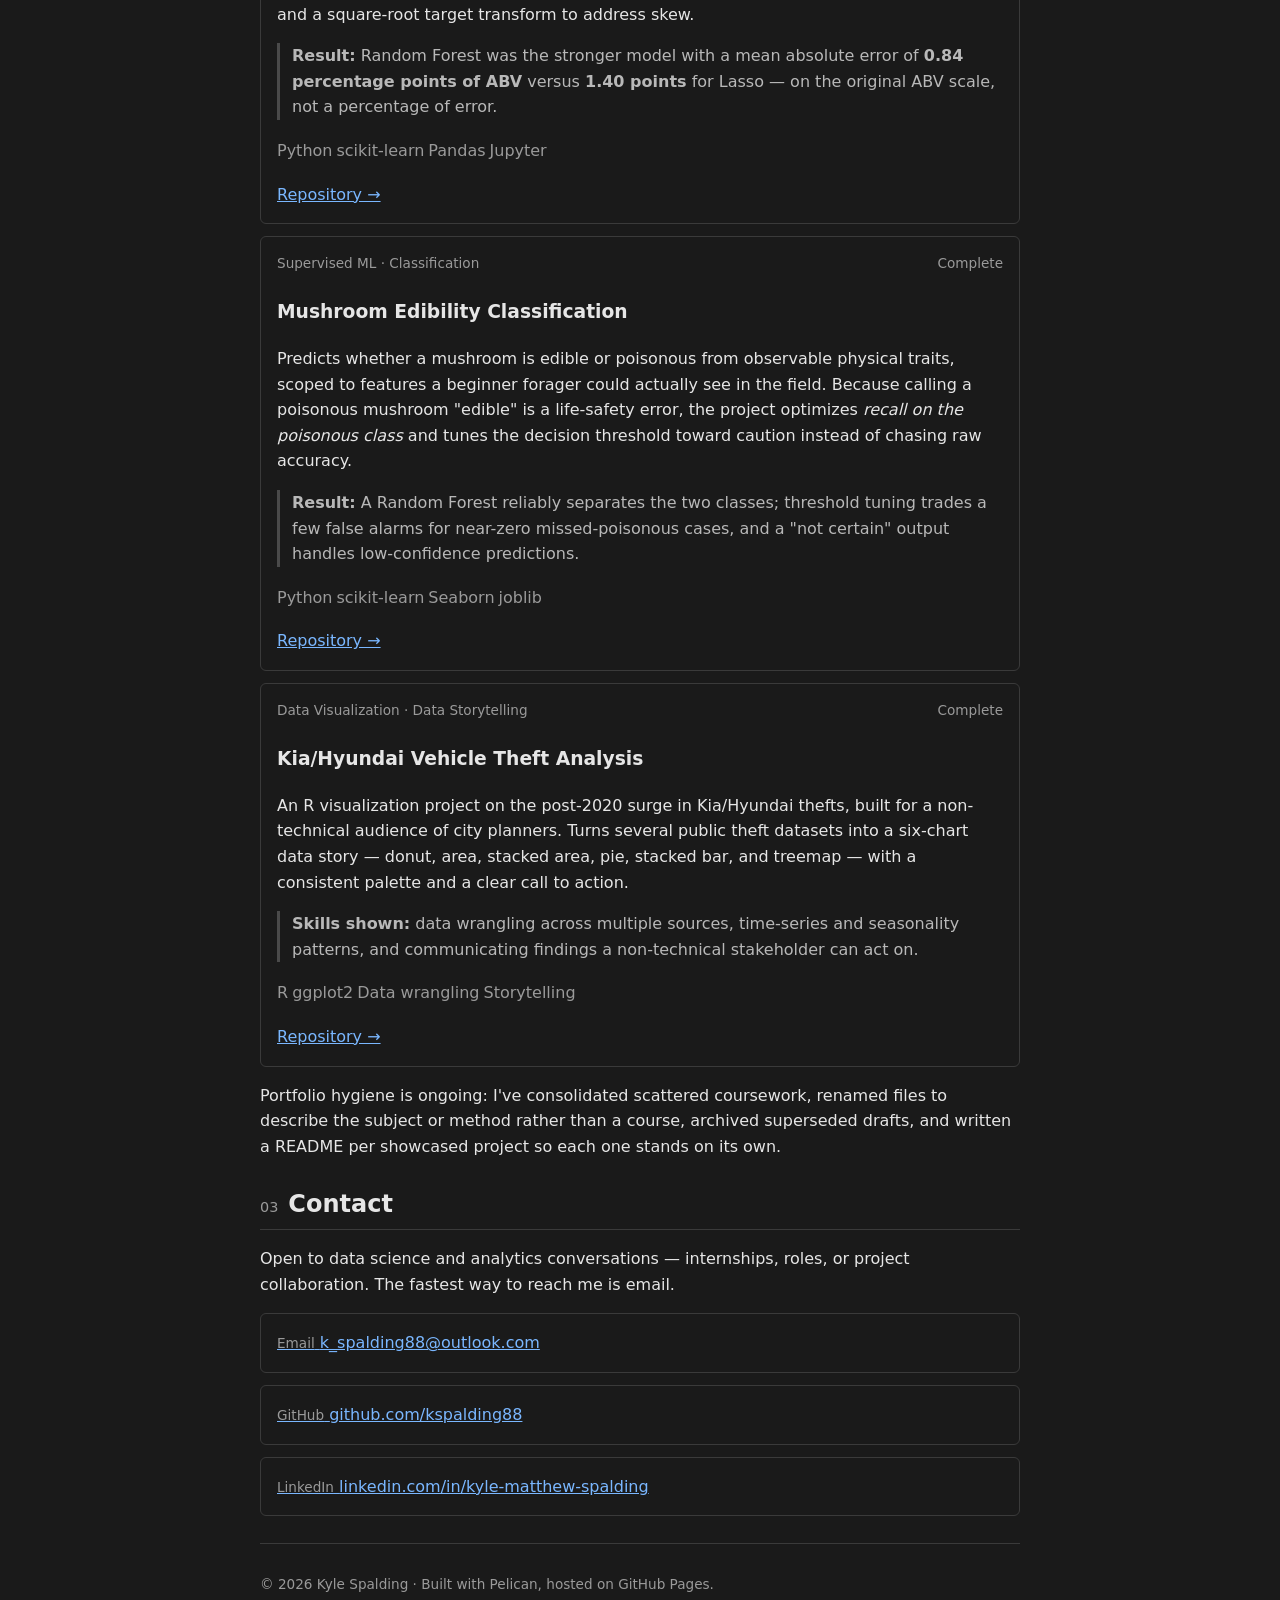
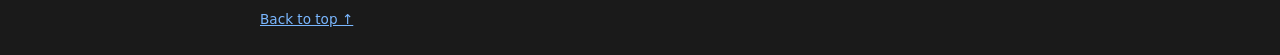
==== commit 66960f21: "Publish: hero tagline update" ====
--- a/index.html
+++ b/index.html
@@ -33,11 +33,11 @@
       <p class="hero__eyebrow">Data Science &middot; Machine Learning &middot; Analytics</p>
       <h1 class="hero__title">Kyle Spalding</h1>
       <p class="hero__lede">
-        Aspiring data scientist with a builder's instinct for messy,
-        high-volume data. I design machine learning and analytics projects
-        end-to-end &mdash; framing the question, cleaning the data, choosing the
-        model, and communicating a result someone can act on. Seven years in
-        network operations is where I learned to find the signal fast.
+        Aspiring data scientist who loves to mess with high-volume data. I
+        design machine learning and analytics projects end-to-end &mdash;
+        framing the question, cleaning the data, choosing the model, and
+        communicating a result someone can act on. Seven years in network
+        operations is where I learned to find the signal fast.
       </p>
       <div class="hero__actions">
         <a class="btn btn--primary" href="#projects">View projects</a>
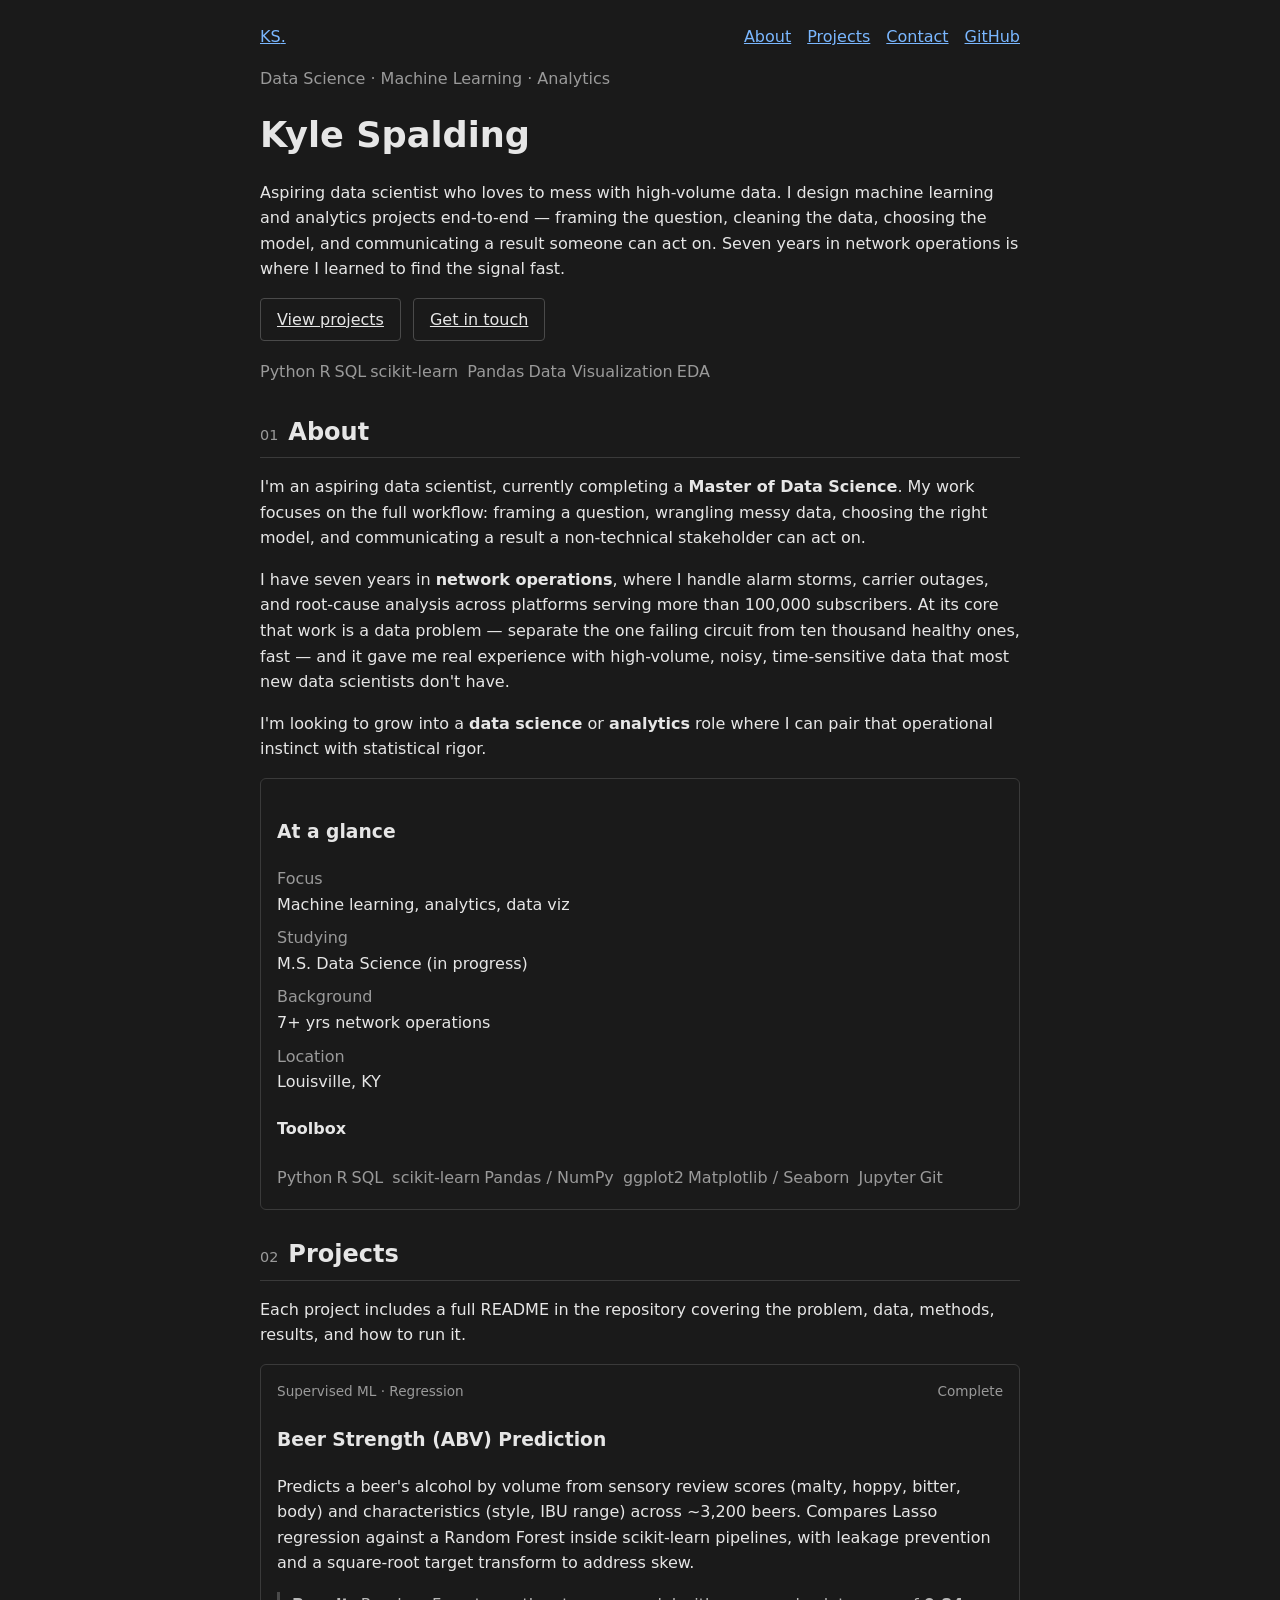
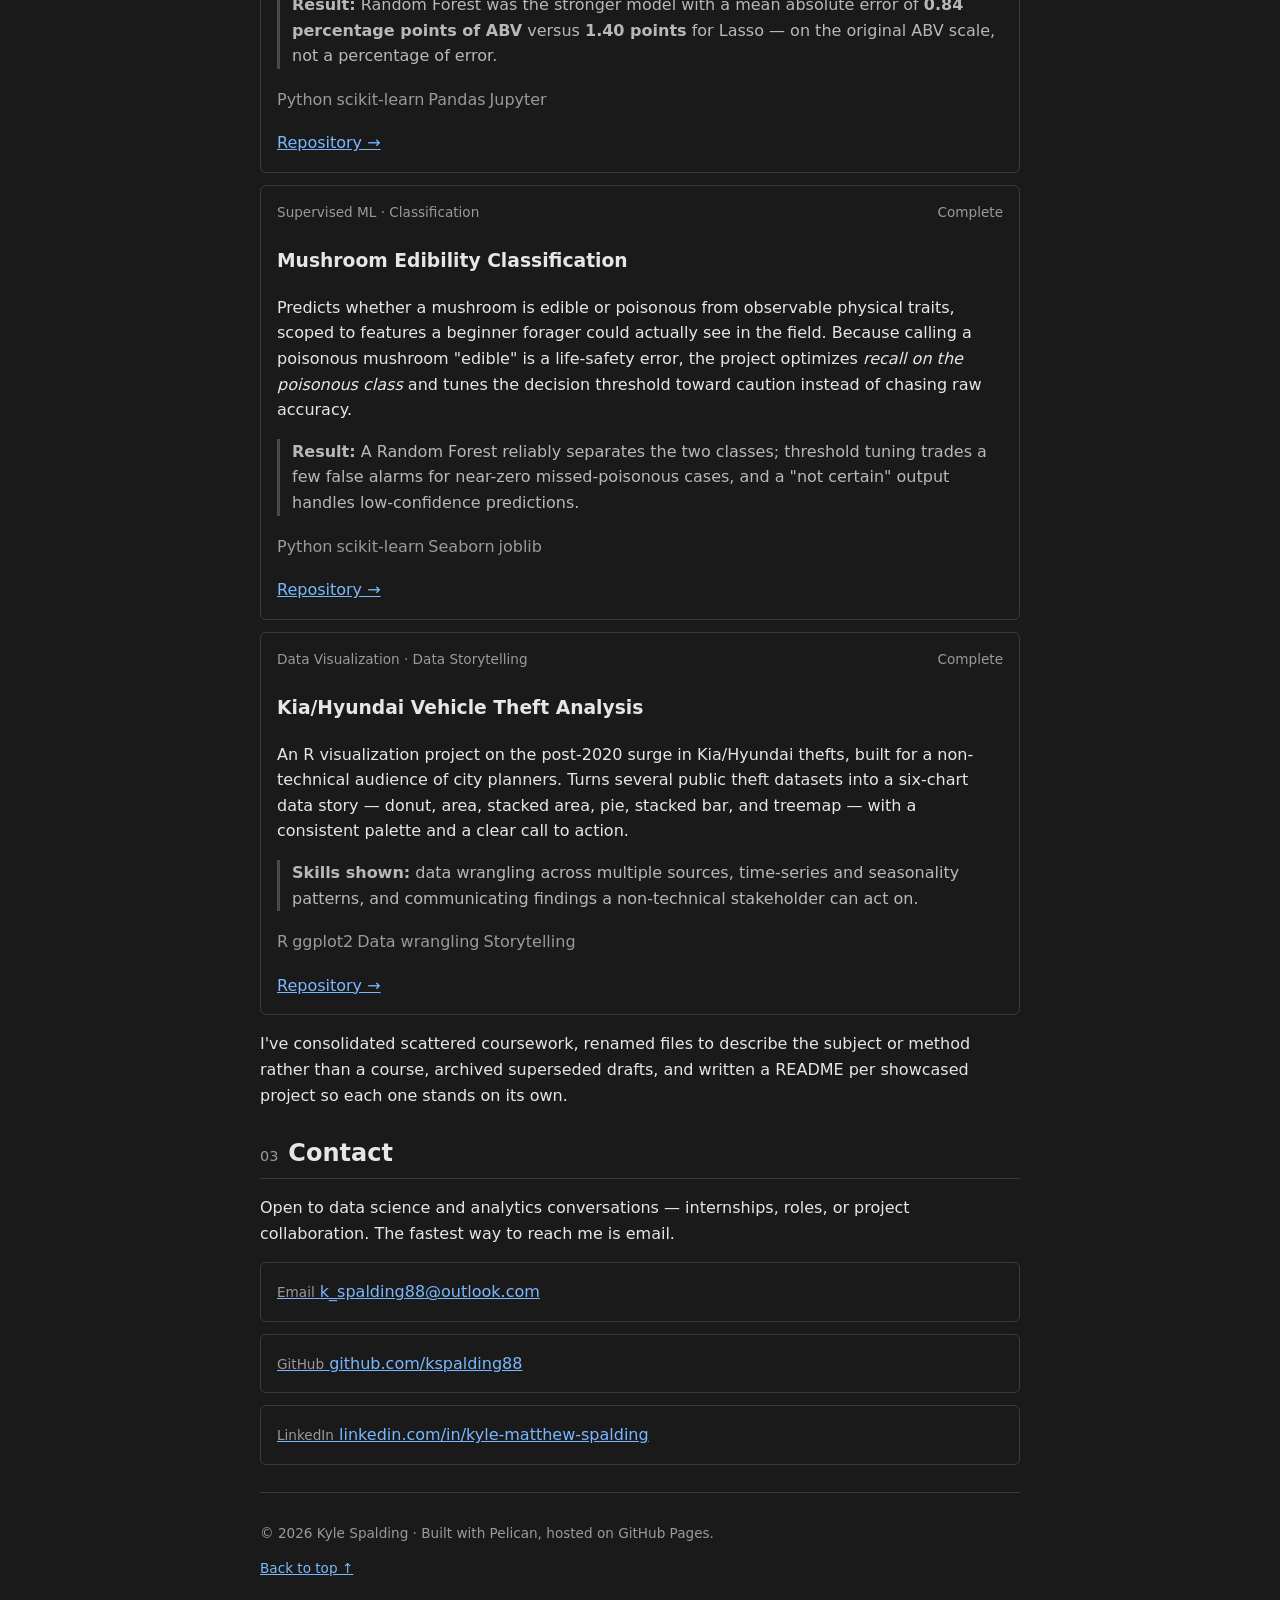
==== commit 781580b3: "Publish: About and Projects wording edits" ====
--- a/index.html
+++ b/index.html
@@ -65,12 +65,10 @@
             <strong>Master of Data Science</strong>. My work focuses on the full
             workflow: framing a question, wrangling messy data, choosing the
             right model, and communicating a result a non-technical stakeholder
-            can act on. I care more about honest, well-scoped analysis than
-            flashy accuracy numbers &mdash; especially when the cost of a wrong
-            answer is real.
+            can act on. 
           </p>
           <p>
-            My foundation is seven years in <strong>network
+            I have seven years in <strong>network
             operations</strong>, where I handle alarm storms, carrier outages,
             and root-cause analysis across platforms serving more than 100,000
             subscribers. At its core that work is a data problem &mdash; separate
@@ -112,7 +110,7 @@
         <h2>Projects</h2>
       </div>
       <p class="section__intro">
-        A curated set rather than a padded list. Each project includes a full
+        Each project includes a full
         README in the repository covering the problem, data, methods, results,
         and how to run it.
       </p>
@@ -206,7 +204,7 @@
       </div>
 
       <p class="projects__note">
-        Portfolio hygiene is ongoing: I've consolidated scattered coursework,
+        I've consolidated scattered coursework,
         renamed files to describe the subject or method rather than a course,
         archived superseded drafts, and written a README per showcased project
         so each one stands on its own.
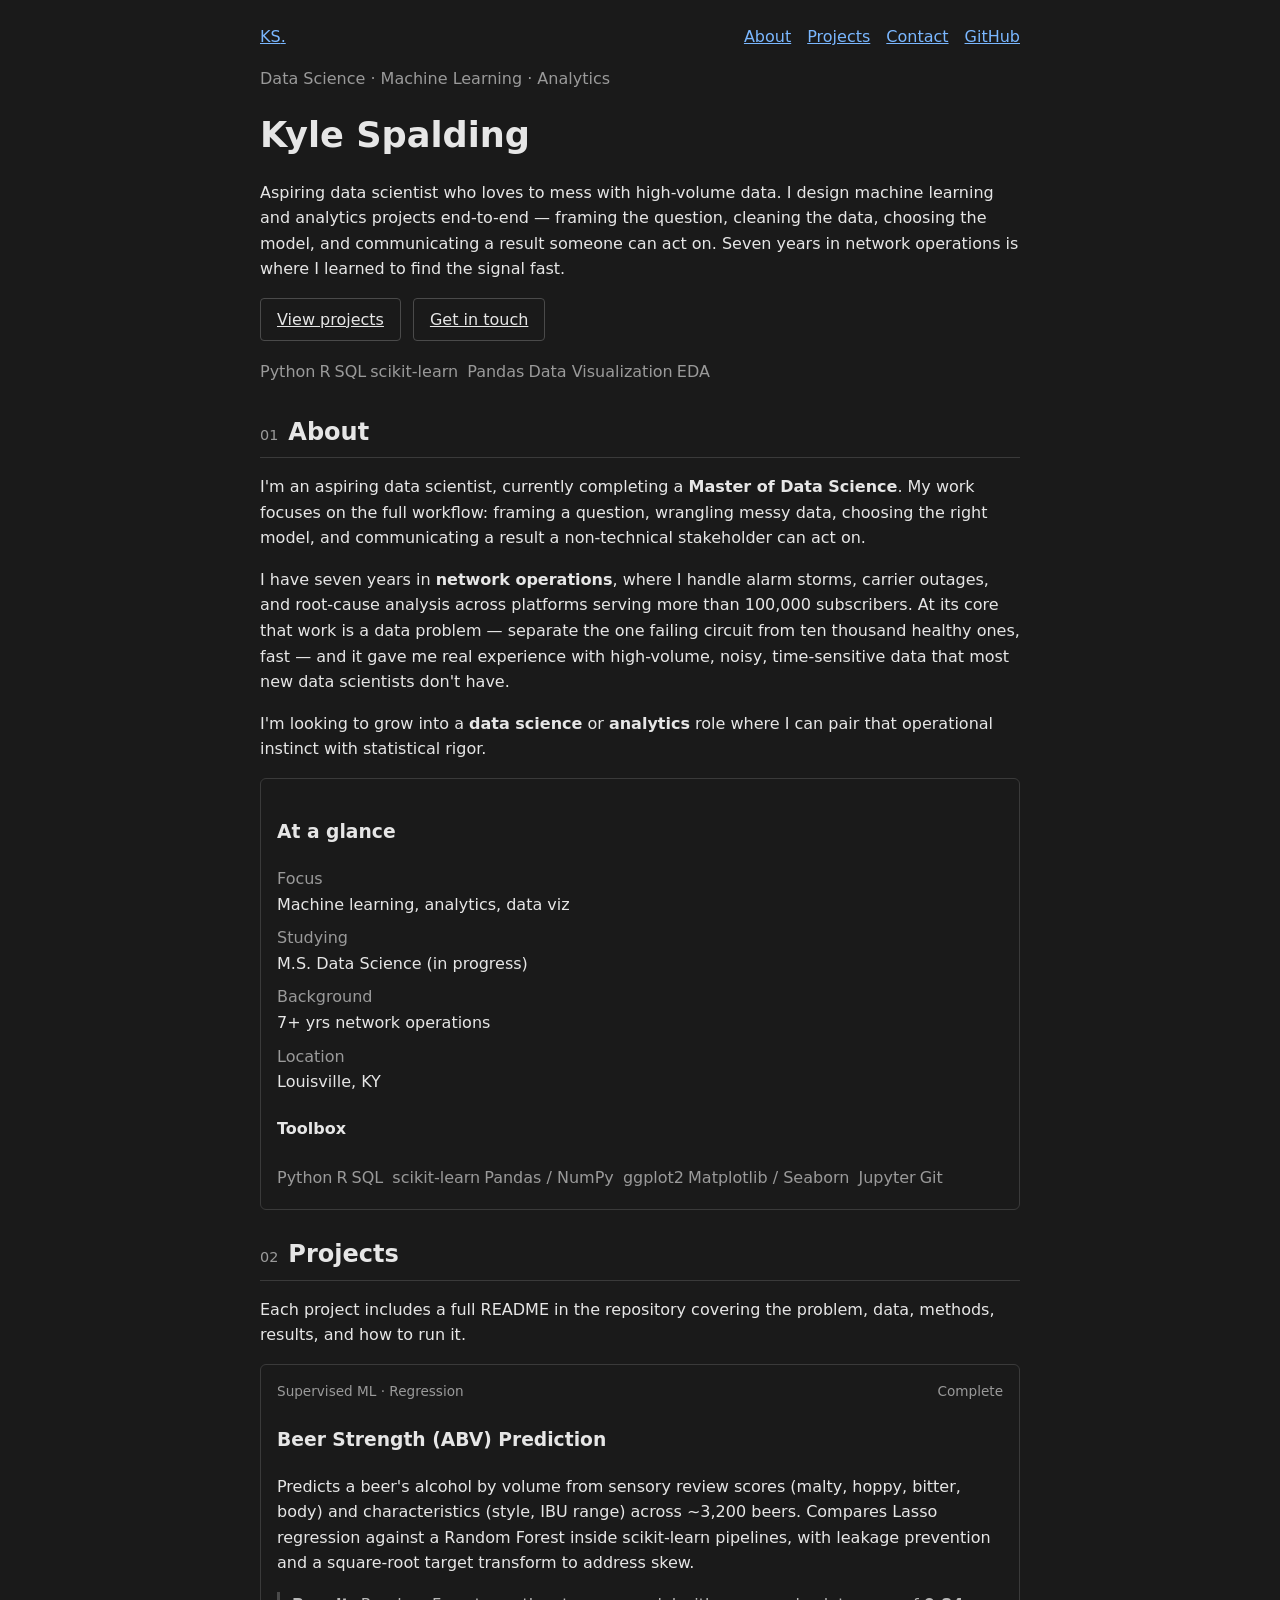
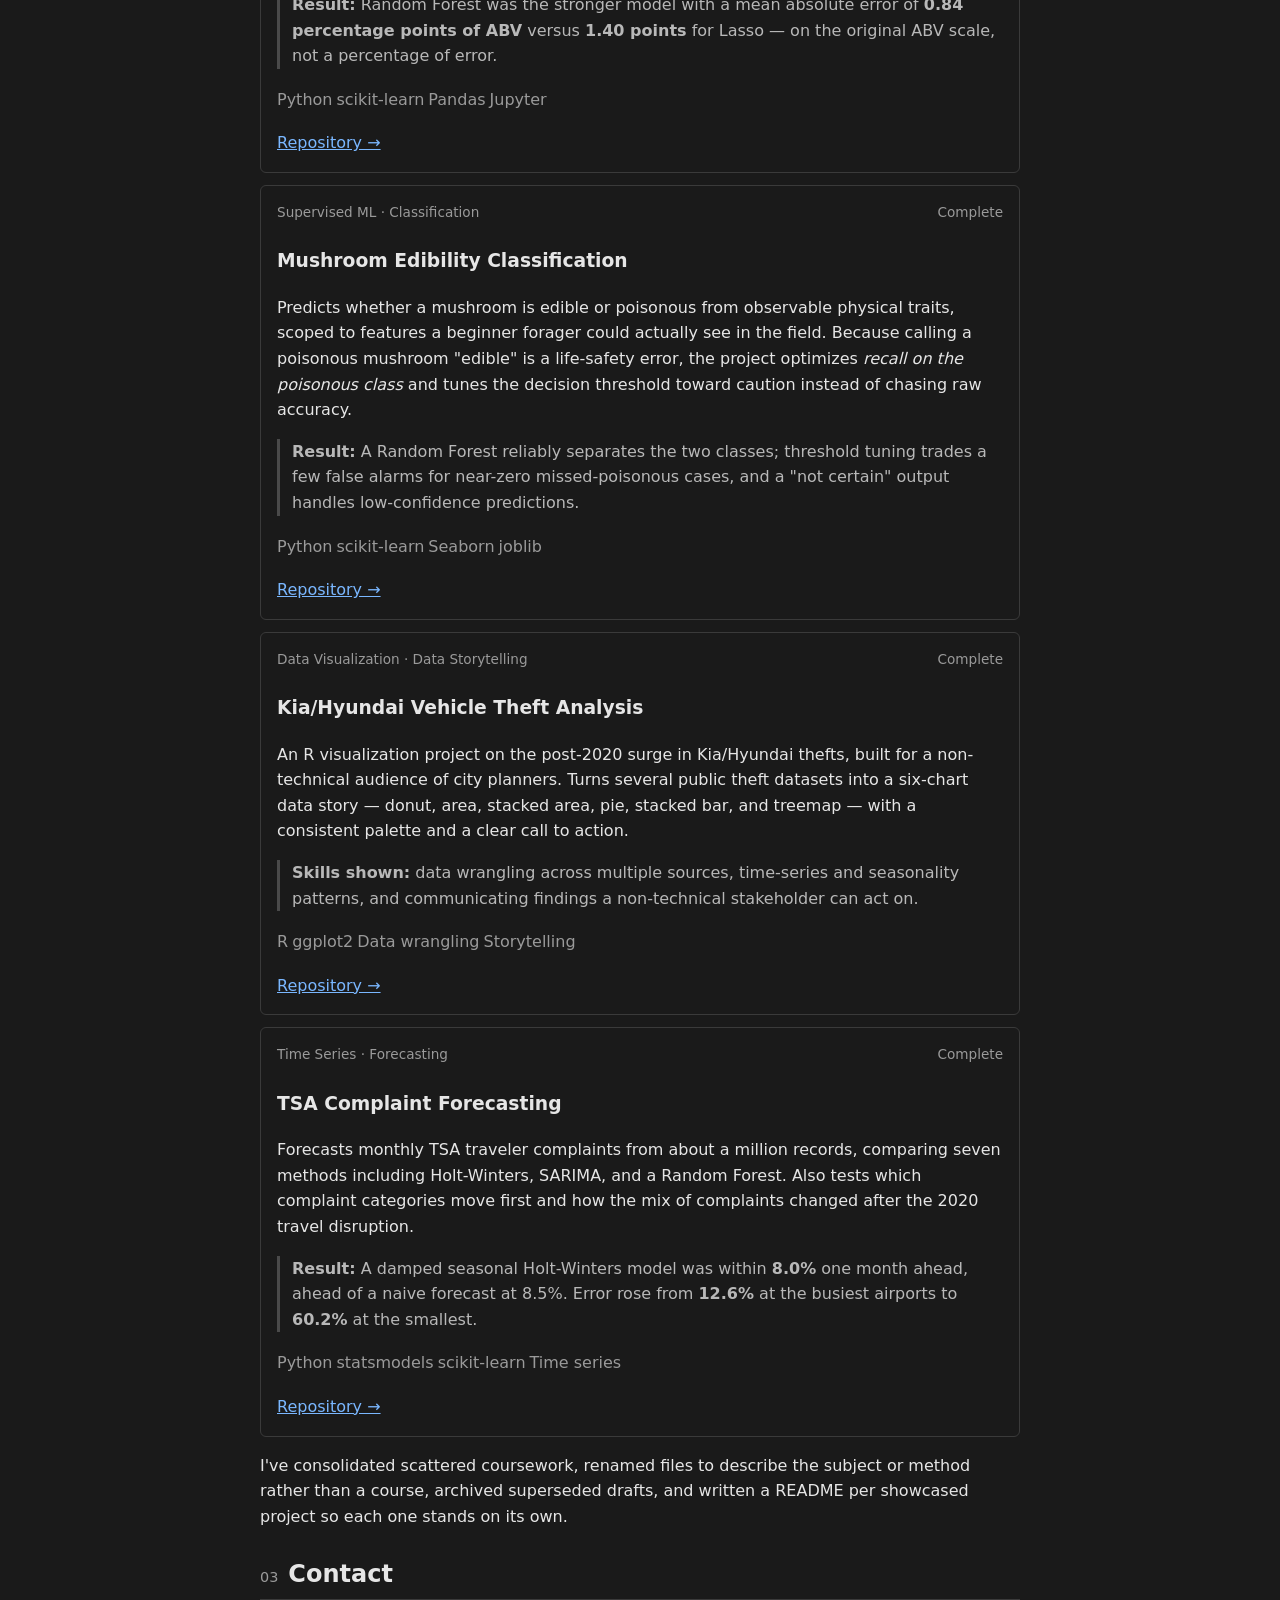
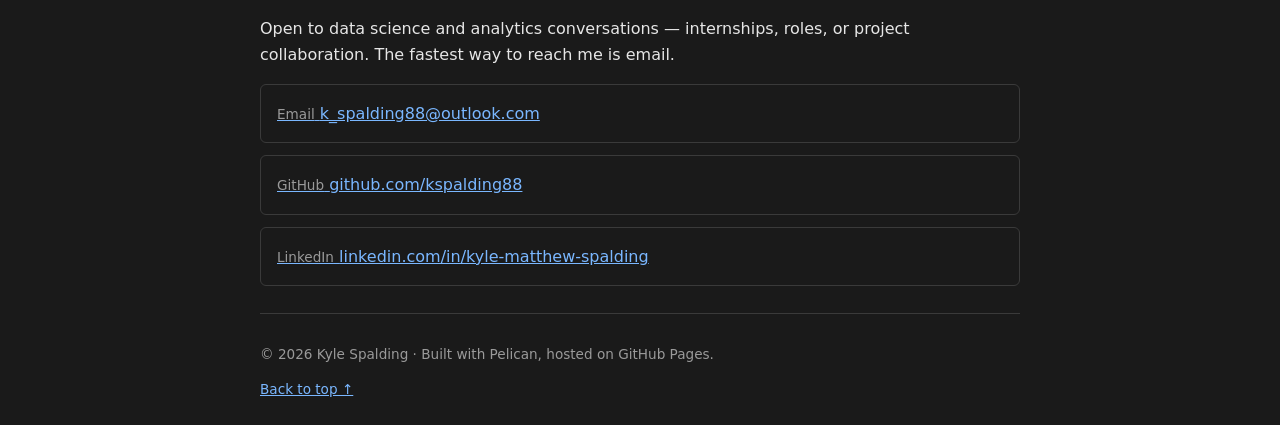
==== commit a6f711c4: "Publish: add TSA forecasting project" ====
--- a/index.html
+++ b/index.html
@@ -201,6 +201,34 @@
           </div>
         </article>
 
+        <!-- TSA forecasting -->
+        <article class="card">
+          <div class="card__top">
+            <span class="card__kicker">Time Series &middot; Forecasting</span>
+            <span class="card__status card__status--done">Complete</span>
+          </div>
+          <h3 class="card__title">TSA Complaint Forecasting</h3>
+          <p class="card__body">
+            Forecasts monthly TSA traveler complaints from about a million
+            records, comparing seven methods including Holt-Winters, SARIMA, and
+            a Random Forest. Also tests which complaint categories move first
+            and how the mix of complaints changed after the 2020 travel
+            disruption.
+          </p>
+          <p class="card__result">
+            <strong>Result:</strong> A damped seasonal Holt-Winters model was
+            within <strong>8.0%</strong> one month ahead, ahead of a naive
+            forecast at 8.5%. Error rose from <strong>12.6%</strong> at the
+            busiest airports to <strong>60.2%</strong> at the smallest.
+          </p>
+          <ul class="card__tags">
+            <li>Python</li><li>statsmodels</li><li>scikit-learn</li><li>Time series</li>
+          </ul>
+          <div class="card__links">
+            <a href="https://github.com/kspalding88/tsa-complaint-forecasting" target="_blank" rel="noopener">Repository &rarr;</a>
+          </div>
+        </article>
+
       </div>
 
       <p class="projects__note">
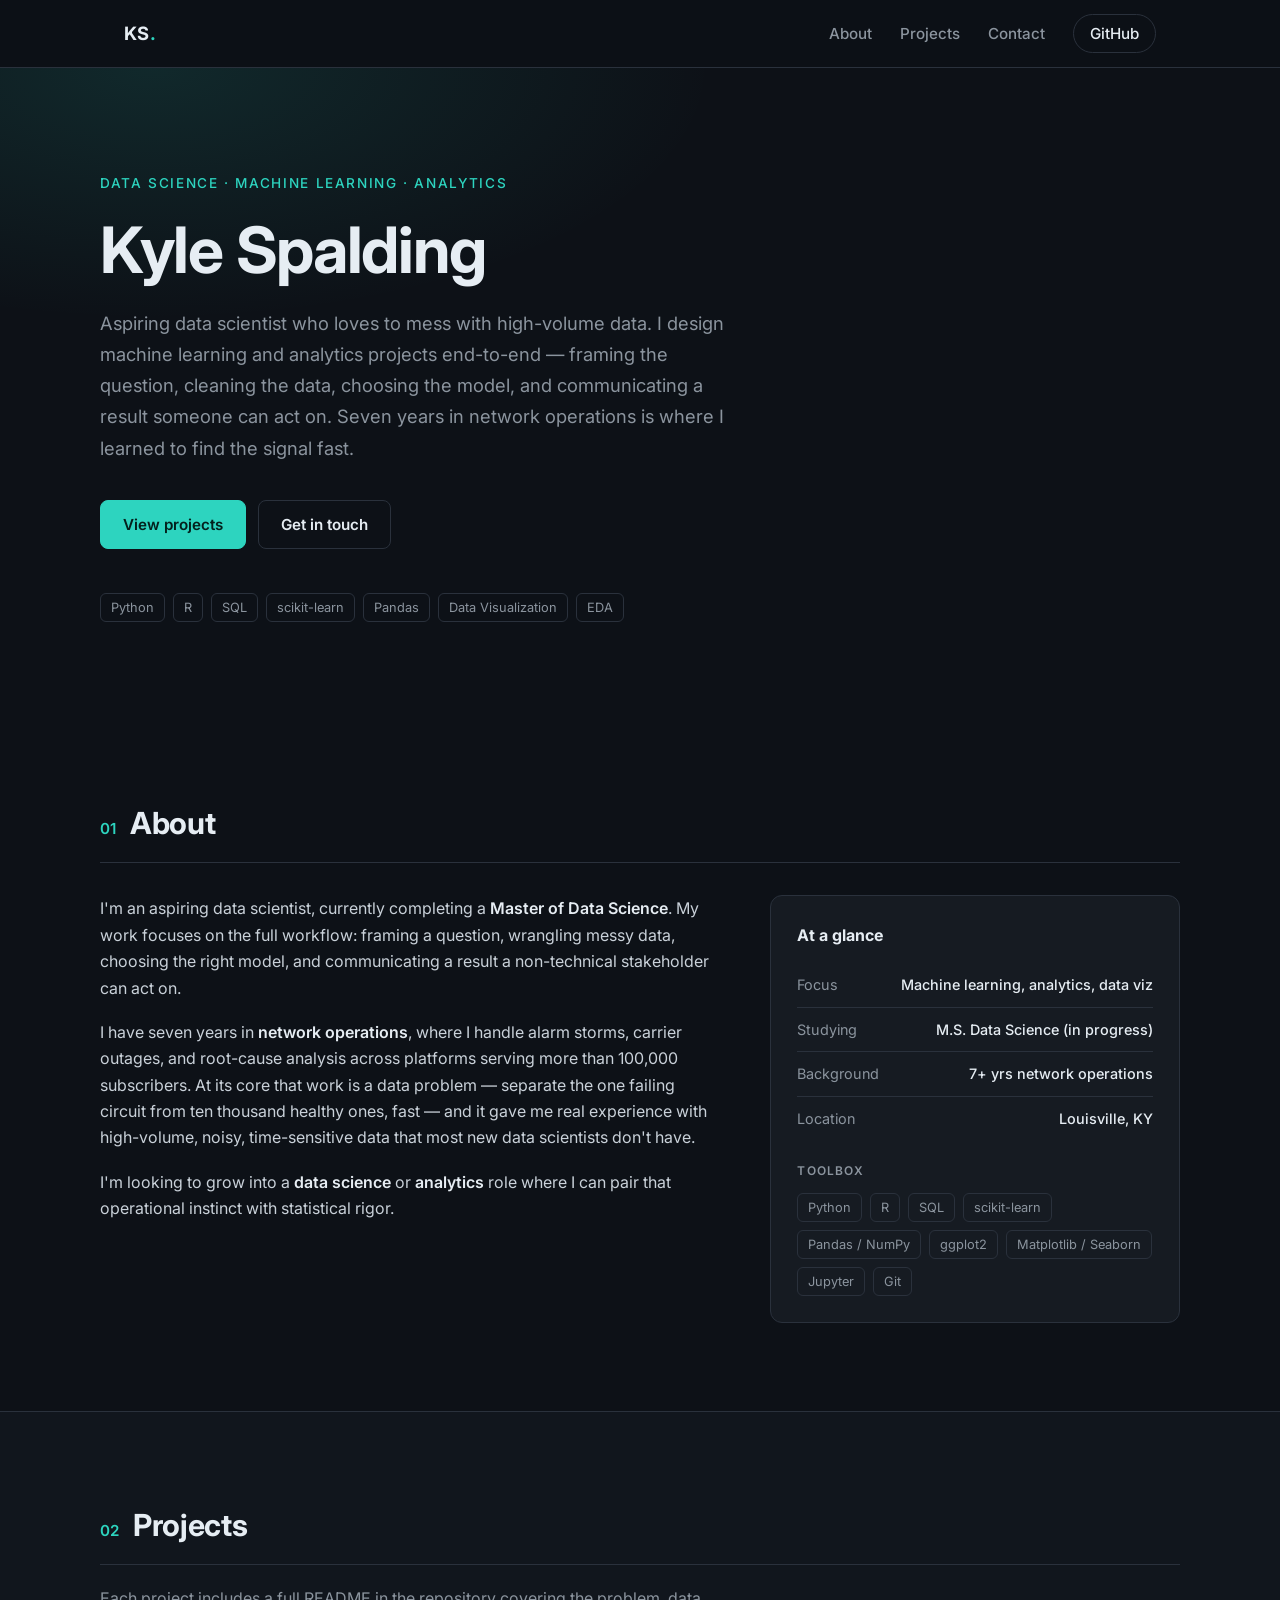
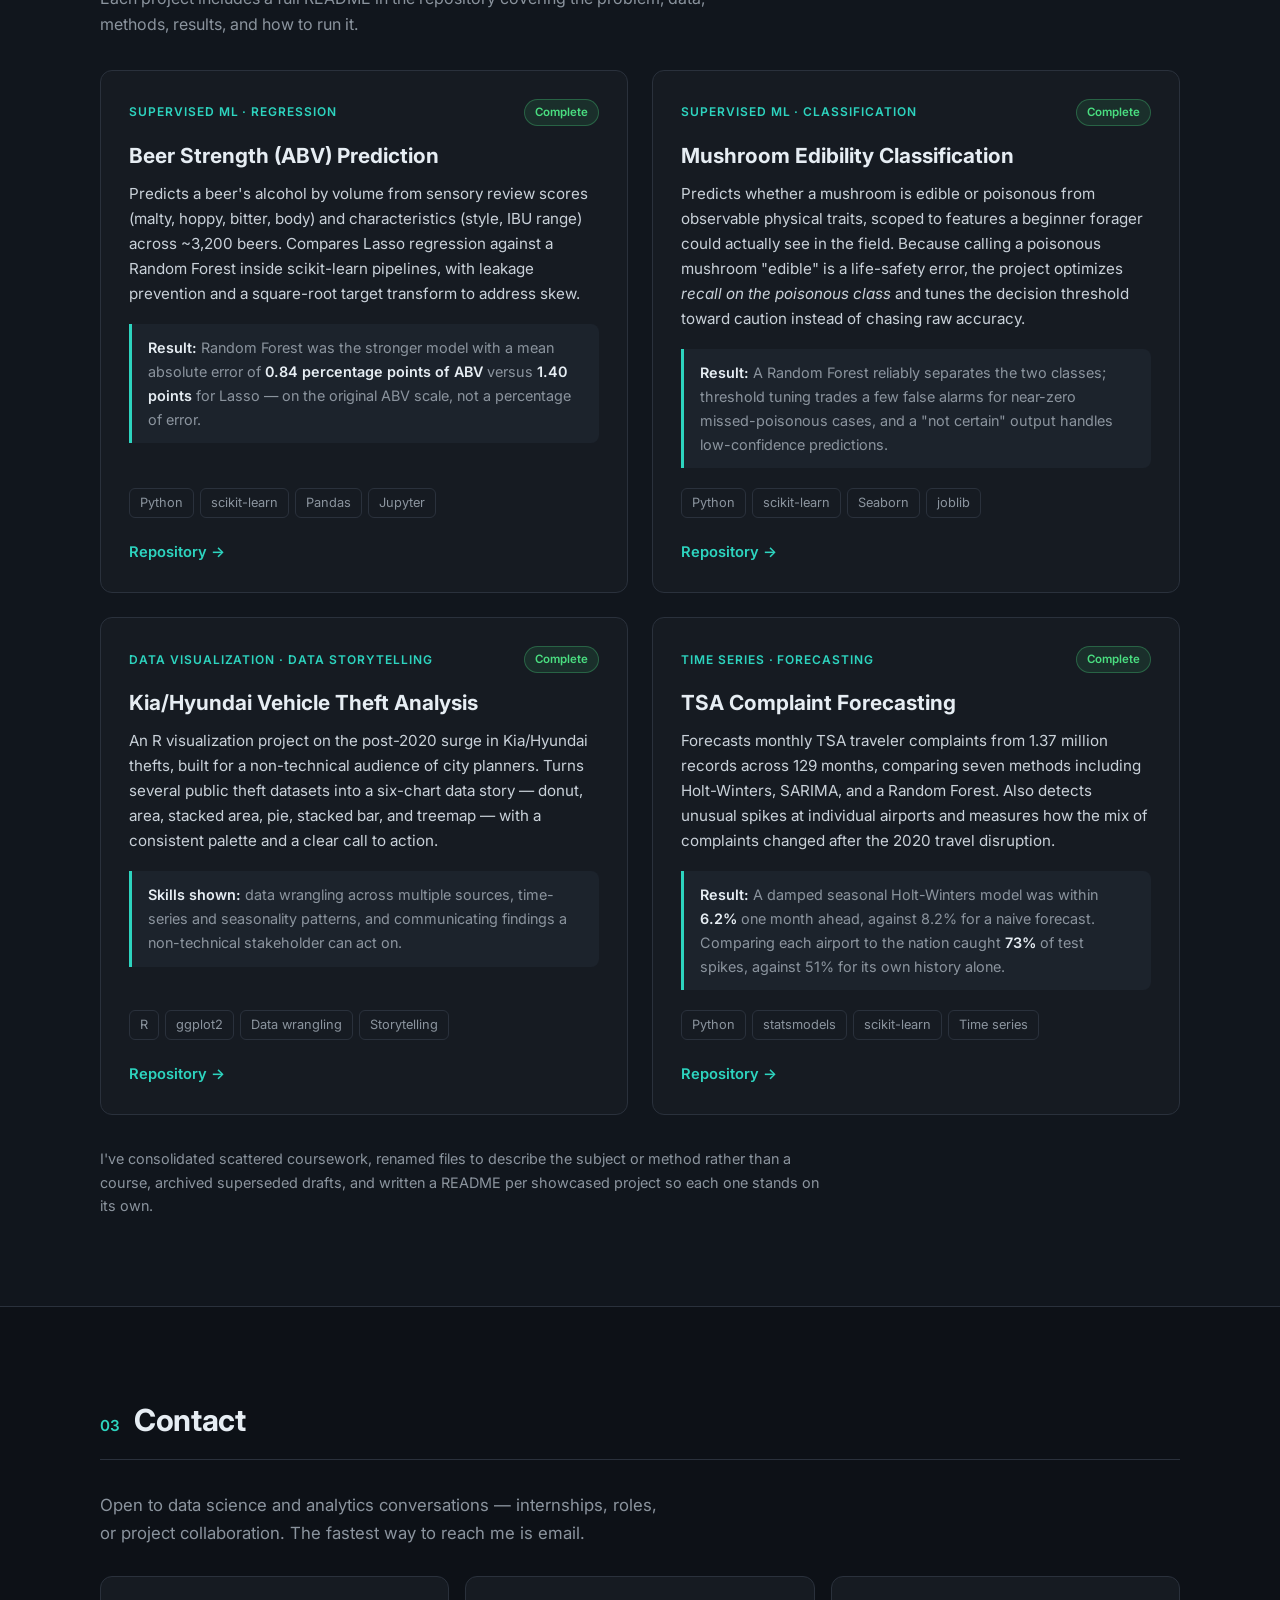
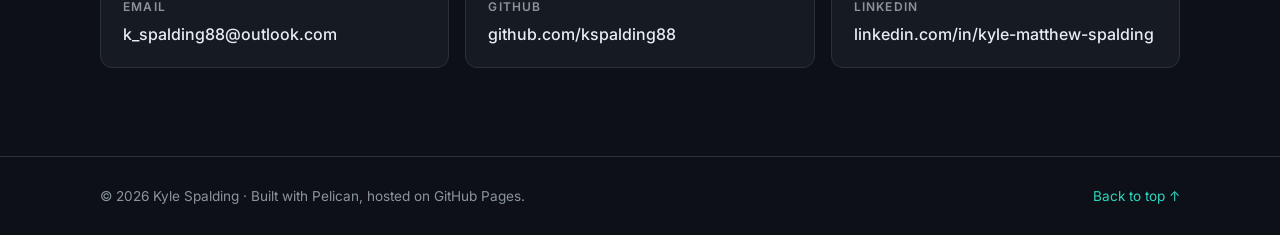
==== commit 0720e305: "Publish: TSA card final results" ====
--- a/index.html
+++ b/index.html
@@ -209,17 +209,18 @@
           </div>
           <h3 class="card__title">TSA Complaint Forecasting</h3>
           <p class="card__body">
-            Forecasts monthly TSA traveler complaints from about a million
-            records, comparing seven methods including Holt-Winters, SARIMA, and
-            a Random Forest. Also tests which complaint categories move first
-            and how the mix of complaints changed after the 2020 travel
-            disruption.
+            Forecasts monthly TSA traveler complaints from 1.37 million records
+            across 129 months, comparing seven methods including Holt-Winters,
+            SARIMA, and a Random Forest. Also detects unusual spikes at
+            individual airports and measures how the mix of complaints changed
+            after the 2020 travel disruption.
           </p>
           <p class="card__result">
             <strong>Result:</strong> A damped seasonal Holt-Winters model was
-            within <strong>8.0%</strong> one month ahead, ahead of a naive
-            forecast at 8.5%. Error rose from <strong>12.6%</strong> at the
-            busiest airports to <strong>60.2%</strong> at the smallest.
+            within <strong>6.2%</strong> one month ahead, against 8.2% for a
+            naive forecast. Comparing each airport to the nation caught
+            <strong>73%</strong> of test spikes, against 51% for its own
+            history alone.
           </p>
           <ul class="card__tags">
             <li>Python</li><li>statsmodels</li><li>scikit-learn</li><li>Time series</li>
